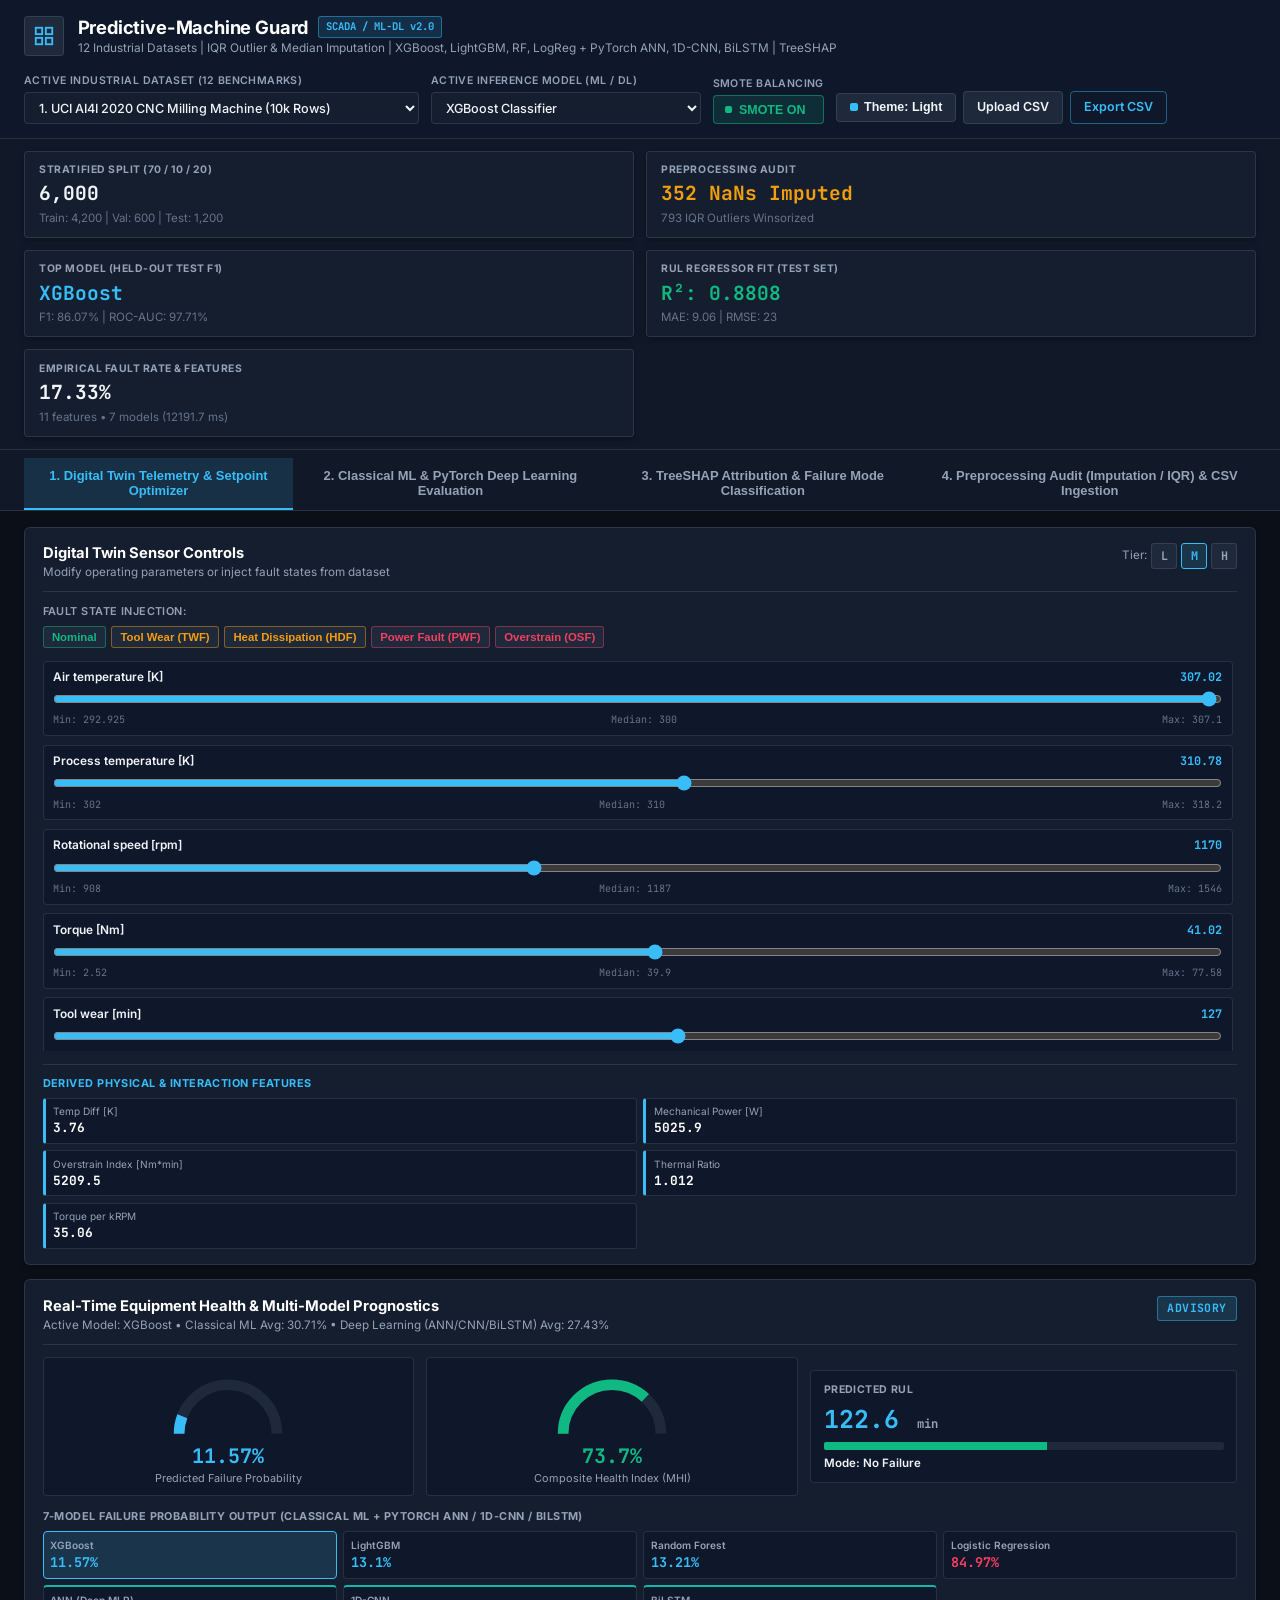
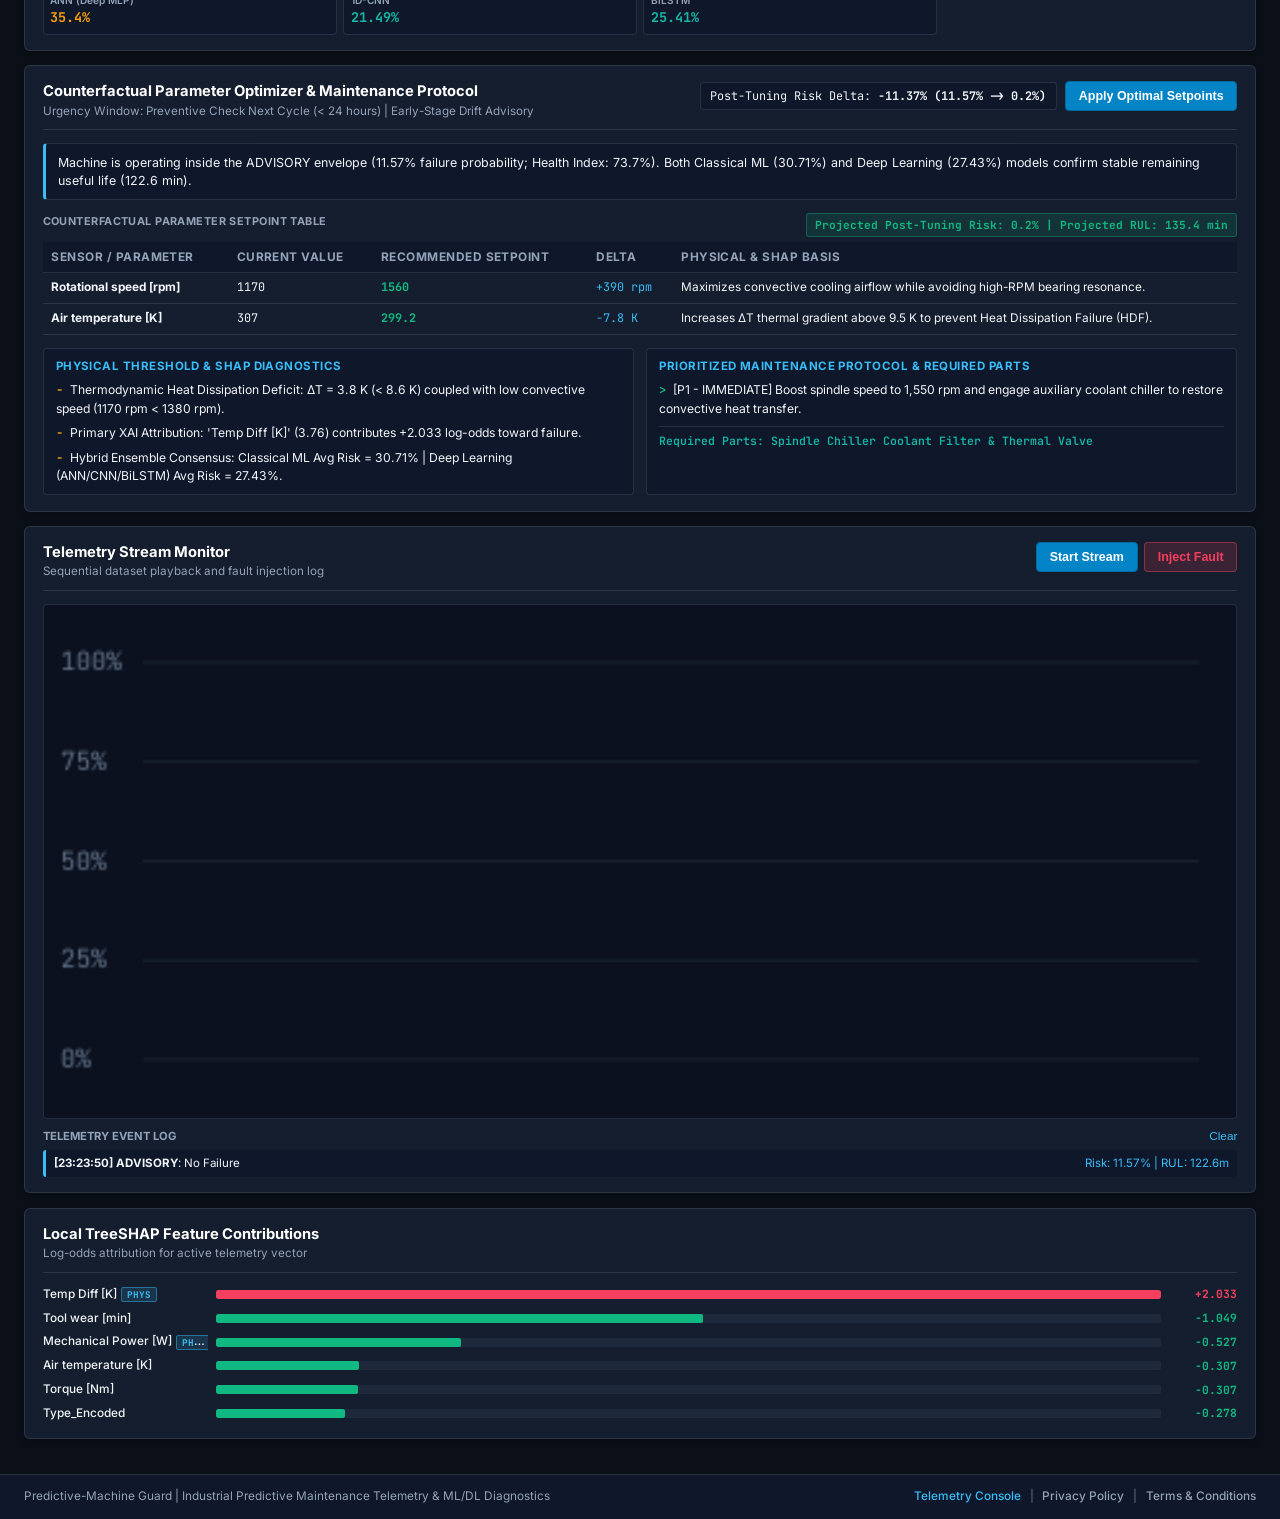
==== index.html @ ea8e19e1 "Release v2.0: 12 Industrial Datasets, 7-Model ML/DL Suite, SCADA UI, Favicon, Privacy & Terms" ====
<!DOCTYPE html>
<html lang="en">
<head>
  <meta charset="UTF-8" />
  <meta name="viewport" content="width=device-width, initial-scale=1.0" />
  <title>Predictive-Machine Guard | Industrial Predictive Maintenance Telemetry &amp; ML/DL Diagnostics</title>
  <link rel="icon" type="image/svg+xml" href="favicon.svg" />
  <link rel="alternate icon" type="image/x-icon" href="favicon.ico" />
  <link rel="preconnect" href="https://fonts.googleapis.com">
  <link rel="preconnect" href="https://fonts.gstatic.com" crossorigin>
  <link href="https://fonts.googleapis.com/css2?family=Inter:wght@400;500;600;700;800&family=JetBrains+Mono:wght@400;500;600;700&display=swap" rel="stylesheet">
  <link rel="stylesheet" href="styles.css" />
  <link rel="stylesheet" href="/static/styles.css" />
</head>
<body>
  <!-- Top Industrial Command Bar -->
  <header class="topbar">
    <div class="brand-block">
      <div class="brand-logo" aria-hidden="true">
        <svg width="22" height="22" viewBox="0 0 24 24" fill="none" stroke="currentColor" stroke-width="2">
          <rect x="3" y="3" width="7" height="7" />
          <rect x="14" y="3" width="7" height="7" />
          <rect x="14" y="14" width="7" height="7" />
          <rect x="3" y="14" width="7" height="7" />
        </svg>
      </div>
      <div>
        <div class="brand-title-row">
          <h1>Predictive-Machine Guard</h1>
          <span class="version-pill">SCADA / ML-DL v2.0</span>
        </div>
        <p class="brand-subtitle">12 Industrial Datasets | IQR Outlier &amp; Median Imputation | XGBoost, LightGBM, RF, LogReg + PyTorch ANN, 1D-CNN, BiLSTM | TreeSHAP</p>
      </div>
    </div>

    <div class="topbar-controls">
      <div class="control-group">
        <label for="datasetSelect">Active Industrial Dataset (12 Benchmarks)</label>
        <select id="datasetSelect" class="select-input">
          <option value="ai4i2020">1. UCI AI4I 2020 CNC Milling Machine (10k Rows)</option>
          <option value="cmapss">2. NASA CMAPSS Turbofan Jet Engine (Multi-Sensor RUL)</option>
          <option value="custom_plant">3. CNC &amp; Robotic Vibro-Acoustic Plant / Uploaded CSV</option>
          <option value="ims_bearing">4. NASA IMS Bearing Run-to-Failure Vibration</option>
          <option value="secom_semiconductor">5. UCI SECOM Semiconductor Wafer Etch Chamber</option>
          <option value="hydraulic_rig">6. UCI Hydraulic Test Rig Condition Monitoring</option>
          <option value="centrifugal_pump">7. Industrial Centrifugal Pump Cavitation &amp; Seal</option>
          <option value="wind_turbine_gearbox">8. Wind &amp; Steam Turbine Gearbox &amp; Generator</option>
          <option value="steel_rolling_mill">9. Steel Hot-Rolling Mill Work-Roll &amp; Strip</option>
          <option value="robotic_spot_welding">10. Automotive Robotic Spot-Welding &amp; Press Shop</option>
          <option value="lithium_battery_cell">11. EV Lithium-Ion Battery Cell Formation &amp; Aging</option>
          <option value="pharma_bioreactor">12. Pharmaceutical Bioreactor &amp; Freeze-Dryer</option>
        </select>
      </div>

      <div class="control-group">
        <label for="modelSelect">Active Inference Model (ML / DL)</label>
        <select id="modelSelect" class="select-input">
          <optgroup label="Classical Applied ML">
            <option value="XGBoost">XGBoost Classifier</option>
            <option value="LightGBM">LightGBM Classifier</option>
            <option value="Random Forest">Random Forest Classifier</option>
            <option value="Logistic Regression">Logistic Regression</option>
          </optgroup>
          <optgroup label="Deep Learning (PyTorch)">
            <option value="ANN (Deep MLP)">ANN (Deep Multi-Layer Perceptron)</option>
            <option value="1D-CNN">1D-CNN (Convolutional Neural Net)</option>
            <option value="BiLSTM">BiLSTM (Bidirectional LSTM)</option>
          </optgroup>
        </select>
      </div>

      <div class="control-group toggle-group">
        <label>SMOTE Balancing</label>
        <button id="smoteToggleBtn" class="btn-toggle active" title="Toggle SMOTE Minority Oversampling and retrain pipeline">
          <span class="dot"></span>
          <span id="smoteStatusText">SMOTE ON</span>
        </button>
      </div>

      <div class="control-actions">
        <button id="themeToggleBtn" class="btn btn-secondary" title="Switch between Dark Mode and Light Mode">
          <span id="themeIcon" class="theme-indicator"></span>
          <span id="themeLabel">Theme: Light</span>
        </button>
        <label for="csvUploadInput" class="btn btn-secondary" title="Upload your own custom manufacturing CSV dataset">
          Upload CSV
        </label>
        <input type="file" id="csvUploadInput" accept=".csv" hidden />
        <a id="exportCsvBtn" href="/api/download-dataset" class="btn btn-outline" title="Download active cleaned dataset as CSV">Export CSV</a>
      </div>
    </div>
  </header>

  <!-- Executive KPI Summary Strip -->
  <section class="kpi-strip">
    <div class="kpi-card">
      <span class="kpi-label">STRATIFIED SPLIT (70 / 10 / 20)</span>
      <div class="kpi-value" id="kpiTotalRecords">10,000</div>
      <span class="kpi-meta" id="kpiSplitMeta">Train: 70% | Val: 10% | Test: 20%</span>
    </div>
    <div class="kpi-card">
      <span class="kpi-label">PREPROCESSING AUDIT</span>
      <div class="kpi-value text-amber" id="kpiCleanedSummary">-- Imputed</div>
      <span class="kpi-meta" id="kpiOutlierSummary">-- IQR Outliers Winsorized</span>
    </div>
    <div class="kpi-card">
      <span class="kpi-label">TOP MODEL (HELD-OUT TEST F1)</span>
      <div class="kpi-value text-cyan" id="kpiBestModel">XGBoost</div>
      <span class="kpi-meta" id="kpiBestModelMetrics">F1: --% | ROC-AUC: --%</span>
    </div>
    <div class="kpi-card">
      <span class="kpi-label">RUL REGRESSOR FIT (TEST SET)</span>
      <div class="kpi-value text-emerald" id="kpiRulR2">R²: --</div>
      <span class="kpi-meta" id="kpiRulErrors">MAE: -- min | RMSE: -- min</span>
    </div>
    <div class="kpi-card">
      <span class="kpi-label">EMPIRICAL FAULT RATE &amp; FEATURES</span>
      <div class="kpi-value" id="kpiFailureRate">3.39%</div>
      <span class="kpi-meta" id="kpiTrainTime">-- features (-- ms)</span>
    </div>
  </section>

  <!-- Navigation Tabs -->
  <nav class="workspace-tabs">
    <button class="tab-btn active" data-tab="tab-twin">
      1. Digital Twin Telemetry &amp; Setpoint Optimizer
    </button>
    <button class="tab-btn" data-tab="tab-models">
      2. Classical ML &amp; PyTorch Deep Learning Evaluation
    </button>
    <button class="tab-btn" data-tab="tab-xai">
      3. TreeSHAP Attribution &amp; Failure Mode Classification
    </button>
    <button class="tab-btn" data-tab="tab-data">
      4. Preprocessing Audit (Imputation / IQR) &amp; CSV Ingestion
    </button>
  </nav>

  <!-- Main Content Container -->
  <main class="workspace-container">
    <!-- TAB 1: DIGITAL TWIN TELEMETRY & SETPOINT OPTIMIZER -->
    <section id="tab-twin" class="tab-panel active">
      <div class="twin-grid">
        <!-- Left Column: Interactive Sensor Controls & Scenario Injector -->
        <div class="panel-card sensor-control-panel">
          <div class="panel-header">
            <div>
              <h2>Digital Twin Sensor Controls</h2>
              <p>Modify operating parameters or inject fault states from dataset</p>
            </div>
            <div class="tier-selector">
              <span>Tier:</span>
              <button class="tier-btn" data-type="L">L</button>
              <button class="tier-btn active" data-type="M">M</button>
              <button class="tier-btn" data-type="H">H</button>
            </div>
          </div>

          <!-- Scenario Quick Injectors -->
          <div class="scenario-bar">
            <span class="scenario-label">Fault State Injection:</span>
            <div class="scenario-buttons">
              <button class="chip-btn chip-ok" data-scenario="normal">Nominal</button>
              <button class="chip-btn chip-warn" data-scenario="TWF">Tool Wear (TWF)</button>
              <button class="chip-btn chip-warn" data-scenario="HDF">Heat Dissipation (HDF)</button>
              <button class="chip-btn chip-danger" data-scenario="PWF">Power Fault (PWF)</button>
              <button class="chip-btn chip-danger" data-scenario="OSF">Overstrain (OSF)</button>
            </div>
          </div>

          <!-- Dynamic Sliders Container -->
          <div id="sensorSlidersContainer" class="sliders-scroll"></div>

          <!-- Engineered Physics Features Box -->
          <div class="engineered-box">
            <div class="engineered-title">Derived Physical &amp; Interaction Features</div>
            <div id="engineeredFeaturesGrid" class="engineered-grid"></div>
          </div>
        </div>

        <!-- Middle Column: Real-Time Prediction Gauges, 7-Model Consensus & Setpoint Optimizer -->
        <div class="twin-center-col">
          <div class="panel-card gauges-panel">
            <div class="panel-header">
              <div>
                <h2>Real-Time Equipment Health &amp; Multi-Model Prognostics</h2>
                <p id="activeInferenceSubtitle">Live inference across 4 Classical ML and 3 PyTorch Deep Learning models</p>
              </div>
              <span id="severityBadge" class="status-badge status-success">OPTIMAL</span>
            </div>

            <div class="gauges-row">
              <!-- Failure Probability Gauge -->
              <div class="gauge-item">
                <svg viewBox="0 0 140 90" class="radial-gauge">
                  <path d="M 15 75 A 55 55 0 0 1 125 75" class="gauge-bg" />
                  <path id="failureGaugeArc" d="M 15 75 A 55 55 0 0 1 125 75" class="gauge-fill" stroke-dasharray="173" stroke-dashoffset="173" />
                </svg>
                <div class="gauge-readout">
                  <span id="failureProbValue" class="gauge-number">1.2%</span>
                  <span class="gauge-caption">Predicted Failure Probability</span>
                </div>
              </div>

              <!-- Machine Health Index Gauge -->
              <div class="gauge-item">
                <svg viewBox="0 0 140 90" class="radial-gauge">
                  <path d="M 15 75 A 55 55 0 0 1 125 75" class="gauge-bg" />
                  <path id="healthGaugeArc" d="M 15 75 A 55 55 0 0 1 125 75" class="gauge-fill gauge-emerald" stroke-dasharray="173" stroke-dashoffset="20" />
                </svg>
                <div class="gauge-readout">
                  <span id="healthIndexValue" class="gauge-number text-emerald">94.5%</span>
                  <span class="gauge-caption">Composite Health Index (MHI)</span>
                </div>
              </div>

              <!-- Remaining Useful Life (RUL) Card -->
              <div class="rul-box">
                <span class="rul-title">PREDICTED RUL</span>
                <div class="rul-main-value">
                  <span id="rulValue">178.4</span>
                  <small id="rulUnit">min</small>
                </div>
                <div class="rul-progress-track">
                  <div id="rulProgressBar" class="rul-progress-fill" style="width: 80%;"></div>
                </div>
                <span id="dominantModeLabel" class="rul-sub">Class: No Failure</span>
              </div>
            </div>

            <!-- 7-Model Consensus Bar (4 Classical ML + 3 Deep Learning) -->
            <div class="consensus-section">
              <div class="section-mini-title">7-Model Failure Probability Output (Classical ML + PyTorch ANN / 1D-CNN / BiLSTM)</div>
              <div id="modelConsensusGrid" class="consensus-grid-7"></div>
            </div>
          </div>

          <!-- Counterfactual Parameter Optimizer & Maintenance Prescription Card -->
          <div class="panel-card prescription-panel">
            <div class="panel-header">
              <div>
                <h2>Counterfactual Parameter Optimizer &amp; Maintenance Protocol</h2>
                <p id="prescriptionUrgency">Operating Status: Nominal Continuous Operation</p>
              </div>
              <div class="copilot-header-actions">
                <div class="savings-pill">
                  <span>Post-Tuning Risk Delta:</span>
                  <strong id="avoidedCostValue">0.0%</strong>
                </div>
                <button id="applyAiOptimalBtn" class="btn btn-primary" title="Set Digital Twin sliders to counterfactual optimal values">
                  Apply Optimal Setpoints
                </button>
              </div>
            </div>

            <!-- Technical Diagnostic Summary Banner -->
            <div id="aiExecutiveSummaryBox" class="ai-summary-banner"></div>

            <!-- Counterfactual Parameter Tuning Table -->
            <div class="tuning-section">
              <div class="tuning-header-row">
                <span class="section-mini-title">Counterfactual Parameter Setpoint Table</span>
                <span id="projectedOptimizationBadge" class="projected-pill">Projected Post-Tuning Risk: --% | RUL: -- min</span>
              </div>
              <div class="table-responsive">
                <table class="benchmark-table compact-table">
                  <thead>
                    <tr>
                      <th>Sensor / Parameter</th>
                      <th>Current Value</th>
                      <th>Recommended Setpoint</th>
                      <th>Delta</th>
                      <th>Physical &amp; SHAP Basis</th>
                    </tr>
                  </thead>
                  <tbody id="aiParameterTuningBody"></tbody>
                </table>
              </div>
            </div>

            <div class="prescription-columns">
              <div class="prescription-block">
                <h3>Physical Threshold &amp; SHAP Diagnostics</h3>
                <ul id="physicsDiagnosticsList" class="diagnostic-list"></ul>
              </div>
              <div class="prescription-block">
                <h3>Prioritized Maintenance Protocol &amp; Required Parts</h3>
                <ul id="recommendedActionsList" class="action-list"></ul>
                <div id="sparePartsLine" class="spare-parts-tag"></div>
              </div>
            </div>
          </div>
        </div>

        <!-- Right Column: Live Telemetry Stream Simulator & Local SHAP Quick View -->
        <div class="twin-right-col">
          <div class="panel-card stream-panel">
            <div class="panel-header">
              <div>
                <h2>Telemetry Stream Monitor</h2>
                <p>Sequential dataset playback and fault injection log</p>
              </div>
              <div class="stream-btn-group">
                <button id="streamToggleBtn" class="btn btn-primary">Start Stream</button>
                <button id="streamSpikeBtn" class="btn btn-danger-outline" title="Sample a fault record from active dataset">Inject Fault</button>
              </div>
            </div>

            <div class="canvas-wrapper">
              <canvas id="liveStreamCanvas" width="460" height="195"></canvas>
            </div>

            <div class="alert-feed-header">
              <span>Telemetry Event Log</span>
              <button id="clearAlertsBtn" class="btn-link">Clear</button>
            </div>
            <div id="liveAlertFeed" class="alert-feed"></div>
          </div>

          <div class="panel-card mini-shap-panel">
            <div class="panel-header">
              <div>
                <h2>Local TreeSHAP Feature Contributions</h2>
                <p>Log-odds attribution for active telemetry vector</p>
              </div>
            </div>
            <div id="liveLocalShapBars" class="shap-bars-container"></div>
          </div>
        </div>
      </div>
    </section>

    <!-- TAB 2: CLASSICAL ML & DEEP LEARNING (ANN / 1D-CNN / BiLSTM) LAB -->
    <section id="tab-models" class="tab-panel">
      <div class="models-grid">
        <div class="panel-card full-width">
          <div class="panel-header">
            <div>
              <h2>7-Model Evaluation Benchmark (4 Classical ML + 3 PyTorch Deep Learning Architectures)</h2>
              <p>Evaluated on Stratified Train (70%), Validation (10%), and Held-Out Test (20%) Splits</p>
            </div>
          </div>
          <div class="table-responsive">
            <table class="benchmark-table">
              <thead>
                <tr>
                  <th>Model Architecture</th>
                  <th>Family</th>
                  <th>F1-Score (Test)</th>
                  <th>ROC-AUC</th>
                  <th>PR-AUC</th>
                  <th>Recall</th>
                  <th>Precision</th>
                  <th>Train Acc</th>
                  <th>Test Acc</th>
                  <th>MCC</th>
                  <th>Brier Loss</th>
                  <th>Fit Time</th>
                </tr>
              </thead>
              <tbody id="modelBenchmarkTableBody"></tbody>
            </table>
          </div>
        </div>

        <!-- ROC Curve & PR Curve Canvases -->
        <div class="panel-card">
          <div class="panel-header">
            <div>
              <h2>Receiver Operating Characteristic (ROC Curves: All 7 Models)</h2>
              <p>True Positive Rate vs. False Positive Rate on held-out test split (20%)</p>
            </div>
          </div>
          <div class="canvas-wrapper chart-box">
            <canvas id="rocChartCanvas" width="520" height="310"></canvas>
          </div>
        </div>

        <div class="panel-card">
          <div class="panel-header">
            <div>
              <h2>PyTorch Deep Learning Epoch Convergence (ANN, 1D-CNN, BiLSTM)</h2>
              <p>Training (solid) and Validation (dashed) Binary Cross-Entropy Loss across 16 epochs</p>
            </div>
          </div>
          <div class="canvas-wrapper chart-box">
            <canvas id="dlLossChartCanvas" width="520" height="310"></canvas>
          </div>
        </div>

        <!-- Confusion Matrices & SMOTE Impact Analysis -->
        <div class="panel-card">
          <div class="panel-header">
            <div>
              <h2>Held-Out Test Confusion Matrices (All 7 Models)</h2>
              <p>True Negatives (TN), False Positives (FP), False Negatives (FN), True Positives (TP)</p>
            </div>
          </div>
          <div id="confusionMatricesGrid" class="cm-grid"></div>
        </div>

        <div class="panel-card">
          <div class="panel-header">
            <div>
              <h2>SMOTE Class-Imbalance Ablation &amp; RUL Regressor Metrics</h2>
              <p>Comparison of Random Forest test metrics with and without SMOTE oversampling</p>
            </div>
          </div>
          <div id="smoteAblationContainer" class="smote-ablation-box"></div>
        </div>
      </div>
    </section>

    <!-- TAB 3: EXPLAINABLE AI (SHAP) & FAILURE MODES -->
    <section id="tab-xai" class="tab-panel">
      <div class="xai-grid">
        <div class="panel-card">
          <div class="panel-header">
            <div>
              <h2>Global TreeSHAP Feature Importance Ranking</h2>
              <p>Mean |SHAP| attribution across held-out test set (derived features marked [PHYS])</p>
            </div>
          </div>
          <div id="globalShapContainer" class="shap-bars-container large"></div>
        </div>

        <div class="panel-card">
          <div class="panel-header">
            <div>
              <h2>Local Instance TreeSHAP Attribution</h2>
              <p>Per-feature log-odds contribution for the current Digital Twin telemetry vector</p>
            </div>
          </div>
          <div id="detailedLocalShapContainer" class="shap-bars-container large"></div>
        </div>

        <div class="panel-card">
          <div class="panel-header">
            <div>
              <h2>Multi-Class Failure Mode Classification Probabilities</h2>
              <p>Predicted probability distribution across dataset failure modes</p>
            </div>
          </div>
          <div id="failureModeProbsContainer" class="shap-bars-container"></div>
        </div>

        <div class="panel-card">
          <div class="panel-header">
            <div>
              <h2>Empirical Failure Mode Distribution in Active Dataset</h2>
              <p>Record counts and percentages per failure mode in cleaned dataset</p>
            </div>
          </div>
          <div id="datasetFailureModesBreakdown" class="shap-bars-container"></div>
        </div>
      </div>
    </section>

    <!-- TAB 4: DATA PREPROCESSING AUDIT (MISSING / OUTLIERS) & CUSTOM CSV STUDIO -->
    <section id="tab-data" class="tab-panel">
      <div class="data-grid">
        <!-- Data Preprocessing & Outlier/Missing Audit Table -->
        <div class="panel-card full-width">
          <div class="panel-header">
            <div>
              <h2>Automated Data Preprocessing Audit: Missing Value Imputation &amp; Outlier Capping</h2>
              <p id="preprocessingMethodSubtitle">Type-Stratified Median Imputation + Tukey 1.5xIQR / Z-Score Outlier Audit &amp; Winsorization</p>
            </div>
          </div>
          <div class="table-responsive">
            <table class="benchmark-table">
              <thead>
                <tr>
                  <th>Sensor / Feature Column</th>
                  <th>Missing (Before to After)</th>
                  <th>Imputation Strategy</th>
                  <th>IQR Outliers (1.5xIQR)</th>
                  <th>Extreme Spikes (|Z| &gt; 3)</th>
                  <th>Outlier Treatment Applied</th>
                  <th>Mean +/- Std (Before)</th>
                  <th>Mean +/- Std (After)</th>
                </tr>
              </thead>
              <tbody id="preprocessingAuditTableBody"></tbody>
            </table>
          </div>
        </div>

        <div class="panel-card full-width">
          <div class="panel-header">
            <div>
              <h2>Custom Manufacturing CSV Ingestion &amp; Auto-Schema Mapper</h2>
              <p>Upload any CSV dataset to run automated missing/outlier cleaning and retrain all 7 ML/DL models</p>
            </div>
          </div>
          <div class="upload-dropzone" id="dropzoneArea">
            <div class="upload-icon" aria-hidden="true">
              <svg width="28" height="28" viewBox="0 0 24 24" fill="none" stroke="currentColor" stroke-width="1.8">
                <path d="M21 15v4a2 2 0 0 1-2 2H5a2 2 0 0 1-2-2v-4"/>
                <polyline points="17 8 12 3 7 8"/>
                <line x1="12" y1="3" x2="12" y2="15"/>
              </svg>
            </div>
            <h3>Drop a manufacturing telemetry CSV file here or select from disk</h3>
            <p>Compatible with UCI AI4I 2020, NASA CMAPSS, or custom PLC/SCADA sensor tables (minimum 30 rows).</p>
            <button id="browseCsvBtn" class="btn btn-primary">Select CSV File</button>
            <div id="uploadStatusBanner" class="upload-status hidden"></div>
          </div>
        </div>

        <div class="panel-card full-width">
          <div class="panel-header">
            <div>
              <h2>Dataset Record Inspector (Sampled Healthy &amp; Failure Rows)</h2>
              <p>Click <strong>"Load into Twin"</strong> on any record to load its sensor values into the Digital Twin</p>
            </div>
            <button id="refreshSamplesBtn" class="btn btn-secondary">Sample New Records</button>
          </div>
          <div class="table-responsive">
            <table class="benchmark-table" id="sampleRowsTable">
              <thead id="sampleRowsThead"></thead>
              <tbody id="sampleRowsTbody"></tbody>
            </table>
          </div>
        </div>
      </div>
    </section>
  </main>

  <footer class="app-footer">
    <div class="footer-left">
      <span>Predictive-Machine Guard | Industrial Predictive Maintenance Telemetry &amp; ML/DL Diagnostics</span>
    </div>
    <div class="footer-links">
      <a href="index.html" class="active-footer-link">Telemetry Console</a>
      <span class="footer-sep">|</span>
      <a href="privacy.html">Privacy Policy</a>
      <span class="footer-sep">|</span>
      <a href="terms.html">Terms &amp; Conditions</a>
    </div>
  </footer>

  <!-- Loading Overlay for Dataset Retraining -->
  <div id="loadingOverlay" class="loading-overlay hidden">
    <div class="spinner"></div>
    <h3 id="loadingTitle">Running ML &amp; Deep Learning Pipeline...</h3>
    <p id="loadingSubtitle">Imputing Missing Values | Winsorizing Outliers | Fitting XGBoost, LightGBM, RF, LogReg, PyTorch ANN, 1D-CNN, BiLSTM &amp; TreeSHAP</p>
  </div>

  <script src="precomputed_states.js"></script>
  <script src="standalone_engine.js"></script>
  <script src="app.js"></script>
</body>
</html>
---- styles.css ----
:root {
  --bg-base: #0b0f17;
  --bg-surface: #111827;
  --bg-card: #151e2e;
  --bg-elevated: #1e293b;
  --bg-subcard: #0f172a;
  --bg-canvas: #0b111e;
  --bg-track: #1e293b;
  --topbar-bg: #0f172a;
  --kpi-strip-bg: #111827;
  --shadow-card: 0 2px 6px rgba(0, 0, 0, 0.28);
  --border-subtle: rgba(148, 163, 184, 0.18);
  --border-highlight: rgba(56, 189, 248, 0.45);
  --text-primary: #f1f5f9;
  --text-heading: #ffffff;
  --text-secondary: #94a3b8;
  --text-muted: #64748b;
  --cyan: #38bdf8;
  --cyan-glow: rgba(56, 189, 248, 0.14);
  --teal: #14b8a6;
  --teal-glow: rgba(20, 184, 166, 0.14);
  --emerald: #10b981;
  --emerald-glow: rgba(16, 185, 129, 0.14);
  --amber: #f59e0b;
  --amber-glow: rgba(245, 158, 11, 0.14);
  --rose: #f43f5e;
  --rose-glow: rgba(244, 63, 94, 0.16);
  --font-sans: 'Inter', -apple-system, BlinkMacSystemFont, sans-serif;
  --font-mono: 'JetBrains Mono', monospace;
}

body[data-theme="light"] {
  --bg-base: #f1f5f9;
  --bg-surface: #ffffff;
  --bg-card: #ffffff;
  --bg-elevated: #f8fafc;
  --bg-subcard: #f8fafc;
  --bg-canvas: #f8fafc;
  --bg-track: #e2e8f0;
  --topbar-bg: #ffffff;
  --kpi-strip-bg: #e2e8f0;
  --shadow-card: 0 1px 4px rgba(15, 23, 42, 0.08);
  --border-subtle: rgba(15, 23, 42, 0.14);
  --border-highlight: rgba(2, 132, 199, 0.45);
  --text-primary: #0f172a;
  --text-heading: #0f172a;
  --text-secondary: #475569;
  --text-muted: #64748b;
  --cyan: #0284c7;
  --cyan-glow: rgba(2, 132, 199, 0.1);
  --teal: #0d9488;
  --teal-glow: rgba(13, 148, 136, 0.1);
  --emerald: #059669;
  --emerald-glow: rgba(5, 150, 105, 0.1);
  --amber: #d97706;
  --amber-glow: rgba(217, 119, 6, 0.1);
  --rose: #e11d48;
  --rose-glow: rgba(225, 29, 72, 0.1);
}

* {
  box-sizing: border-box;
  margin: 0;
  padding: 0;
}

body {
  background-color: var(--bg-base);
  color: var(--text-primary);
  font-family: var(--font-sans);
  line-height: 1.45;
  min-height: 100vh;
  overflow-x: hidden;
}

.topbar {
  display: flex;
  flex-wrap: wrap;
  justify-content: space-between;
  align-items: center;
  gap: 1rem;
  padding: 0.85rem 1.5rem;
  background: var(--topbar-bg);
  border-bottom: 1px solid var(--border-subtle);
  position: sticky;
  top: 0;
  z-index: 50;
}

.brand-block {
  display: flex;
  align-items: center;
  gap: 0.85rem;
}

.brand-logo {
  width: 40px;
  height: 40px;
  border-radius: 4px;
  background: var(--bg-elevated);
  border: 1px solid var(--border-subtle);
  display: flex;
  align-items: center;
  justify-content: center;
  color: var(--cyan);
}

.brand-title-row {
  display: flex;
  align-items: center;
  gap: 0.6rem;
}

.brand-title-row h1 {
  font-size: 1.15rem;
  font-weight: 700;
  letter-spacing: -0.01em;
  color: var(--text-heading);
}

.version-pill {
  font-family: var(--font-mono);
  font-size: 0.66rem;
  font-weight: 700;
  padding: 0.12rem 0.45rem;
  border-radius: 3px;
  background: var(--cyan-glow);
  color: var(--cyan);
  border: 1px solid var(--border-highlight);
}

.brand-subtitle {
  font-size: 0.74rem;
  color: var(--text-secondary);
}

.topbar-controls {
  display: flex;
  flex-wrap: wrap;
  align-items: flex-end;
  gap: 0.75rem;
}

.control-group {
  display: flex;
  flex-direction: column;
  gap: 0.22rem;
}

.control-group label {
  font-size: 0.66rem;
  text-transform: uppercase;
  letter-spacing: 0.04em;
  color: var(--text-secondary);
  font-weight: 600;
}

.select-input {
  background: var(--bg-card);
  color: var(--text-primary);
  border: 1px solid var(--border-subtle);
  border-radius: 4px;
  padding: 0.4rem 0.65rem;
  font-size: 0.79rem;
  font-family: var(--font-sans);
  font-weight: 500;
  outline: none;
  cursor: pointer;
}

.select-input:focus {
  border-color: var(--cyan);
}

.btn-toggle {
  display: flex;
  align-items: center;
  gap: 0.45rem;
  background: var(--bg-card);
  color: var(--text-secondary);
  border: 1px solid var(--border-subtle);
  padding: 0.4rem 0.7rem;
  border-radius: 4px;
  font-size: 0.78rem;
  font-weight: 600;
  cursor: pointer;
}

.btn-toggle .dot {
  width: 7px;
  height: 7px;
  border-radius: 2px;
  background: var(--text-muted);
}

.btn-toggle.active {
  border-color: rgba(16, 185, 129, 0.5);
  color: var(--emerald);
  background: var(--emerald-glow);
}

.btn-toggle.active .dot {
  background: var(--emerald);
}

.theme-indicator {
  width: 8px;
  height: 8px;
  border-radius: 2px;
  background: var(--cyan);
  display: inline-block;
}

.control-actions {
  display: flex;
  align-items: center;
  gap: 0.45rem;
}

.btn {
  display: inline-flex;
  align-items: center;
  justify-content: center;
  gap: 0.4rem;
  padding: 0.42rem 0.8rem;
  border-radius: 4px;
  font-size: 0.78rem;
  font-weight: 600;
  cursor: pointer;
  text-decoration: none;
  border: 1px solid transparent;
}

.btn-primary {
  background: #0284c7;
  color: #ffffff;
  border-color: #0369a1;
}

.btn-primary:hover {
  background: #0369a1;
}

.btn-secondary {
  background: var(--bg-elevated);
  color: var(--text-primary);
  border-color: var(--border-subtle);
}

.btn-secondary:hover {
  border-color: var(--cyan);
}

.btn-outline {
  background: transparent;
  color: var(--cyan);
  border-color: var(--border-highlight);
}

.btn-danger-outline {
  background: var(--rose-glow);
  color: var(--rose);
  border-color: rgba(244, 63, 94, 0.45);
}

.btn-link {
  background: none;
  border: none;
  color: var(--cyan);
  font-size: 0.74rem;
  cursor: pointer;
}

/* KPI Strip */
.kpi-strip {
  display: grid;
  grid-template-columns: repeat(5, 1fr);
  gap: 0.75rem;
  padding: 0.75rem 1.5rem;
  background: var(--kpi-strip-bg);
  border-bottom: 1px solid var(--border-subtle);
}

.kpi-card {
  background: var(--bg-card);
  border: 1px solid var(--border-subtle);
  border-radius: 4px;
  padding: 0.65rem 0.9rem;
  display: flex;
  flex-direction: column;
  gap: 0.14rem;
  box-shadow: var(--shadow-card);
}

.kpi-label {
  font-size: 0.65rem;
  font-weight: 700;
  letter-spacing: 0.05em;
  color: var(--text-secondary);
}

.kpi-value {
  font-family: var(--font-mono);
  font-size: 1.22rem;
  font-weight: 700;
}

.kpi-meta {
  font-size: 0.72rem;
  color: var(--text-muted);
}

.text-cyan { color: var(--cyan); }
.text-teal { color: var(--teal); }
.text-emerald { color: var(--emerald); }
.text-amber { color: var(--amber); }
.text-rose { color: var(--rose); }

/* Workspace Tabs */
.workspace-tabs {
  display: flex;
  gap: 0.35rem;
  padding: 0.55rem 1.5rem 0;
  border-bottom: 1px solid var(--border-subtle);
  background: var(--bg-surface);
}

.tab-btn {
  background: transparent;
  color: var(--text-secondary);
  border: none;
  border-bottom: 2px solid transparent;
  padding: 0.6rem 1rem;
  font-size: 0.81rem;
  font-weight: 600;
  cursor: pointer;
}

.tab-btn:hover {
  color: var(--text-primary);
}

.tab-btn.active {
  color: var(--cyan);
  border-bottom-color: var(--cyan);
  background: var(--cyan-glow);
}

.workspace-container {
  padding: 1rem 1.5rem 2.2rem;
}

.tab-panel {
  display: none;
}

.tab-panel.active {
  display: block;
}

.twin-grid {
  display: grid;
  grid-template-columns: 335px 1fr 410px;
  gap: 0.9rem;
  align-items: start;
}

.twin-center-col,
.twin-right-col {
  display: flex;
  flex-direction: column;
  gap: 0.9rem;
}

.panel-card {
  background: var(--bg-card);
  border: 1px solid var(--border-subtle);
  border-radius: 6px;
  padding: 0.95rem 1.1rem;
  box-shadow: var(--shadow-card);
}

.panel-header {
  display: flex;
  justify-content: space-between;
  align-items: flex-start;
  gap: 0.75rem;
  margin-bottom: 0.8rem;
  padding-bottom: 0.6rem;
  border-bottom: 1px solid var(--border-subtle);
}

.panel-header h2 {
  font-size: 0.92rem;
  font-weight: 700;
  color: var(--text-heading);
}

.panel-header p {
  font-size: 0.73rem;
  color: var(--text-secondary);
}

.tier-selector {
  display: flex;
  align-items: center;
  gap: 0.25rem;
  font-size: 0.73rem;
  color: var(--text-secondary);
}

.tier-btn {
  background: var(--bg-elevated);
  color: var(--text-secondary);
  border: 1px solid var(--border-subtle);
  border-radius: 3px;
  width: 26px;
  height: 26px;
  font-family: var(--font-mono);
  font-size: 0.74rem;
  font-weight: 700;
  cursor: pointer;
}

.tier-btn.active {
  background: var(--cyan-glow);
  color: var(--cyan);
  border-color: var(--cyan);
}

.scenario-bar {
  margin-bottom: 0.8rem;
}

.scenario-label {
  display: block;
  font-size: 0.68rem;
  text-transform: uppercase;
  letter-spacing: 0.04em;
  color: var(--text-secondary);
  margin-bottom: 0.35rem;
  font-weight: 600;
}

.scenario-buttons {
  display: flex;
  flex-wrap: wrap;
  gap: 0.32rem;
}

.chip-btn {
  font-size: 0.71rem;
  font-weight: 600;
  padding: 0.26rem 0.52rem;
  border-radius: 3px;
  border: 1px solid var(--border-subtle);
  background: var(--bg-elevated);
  color: var(--text-primary);
  cursor: pointer;
}

.chip-ok { border-color: rgba(16, 185, 129, 0.45); color: var(--emerald); }
.chip-warn { border-color: rgba(245, 158, 11, 0.45); color: var(--amber); }
.chip-danger { border-color: rgba(244, 63, 94, 0.45); color: var(--rose); }

.sliders-scroll {
  max-height: 390px;
  overflow-y: auto;
  padding-right: 0.3rem;
  display: flex;
  flex-direction: column;
  gap: 0.55rem;
}

.slider-item {
  background: var(--bg-subcard);
  border: 1px solid var(--border-subtle);
  border-radius: 4px;
  padding: 0.45rem 0.6rem;
}

.slider-top {
  display: flex;
  justify-content: space-between;
  align-items: center;
  font-size: 0.74rem;
  margin-bottom: 0.25rem;
}

.slider-name {
  font-weight: 600;
  color: var(--text-primary);
}

.slider-val {
  font-family: var(--font-mono);
  font-weight: 700;
  color: var(--cyan);
}

.slider-range-input {
  width: 100%;
  accent-color: var(--cyan);
  cursor: pointer;
}

.slider-bounds {
  display: flex;
  justify-content: space-between;
  font-size: 0.63rem;
  color: var(--text-muted);
  font-family: var(--font-mono);
}

.engineered-box {
  margin-top: 0.8rem;
  padding-top: 0.7rem;
  border-top: 1px solid var(--border-subtle);
}

.engineered-title {
  font-size: 0.68rem;
  font-weight: 700;
  text-transform: uppercase;
  letter-spacing: 0.04em;
  color: var(--cyan);
  margin-bottom: 0.4rem;
}

.engineered-grid {
  display: grid;
  grid-template-columns: repeat(2, 1fr);
  gap: 0.4rem;
}

.eng-chip {
  background: var(--bg-subcard);
  border: 1px solid var(--border-subtle);
  border-left: 3px solid var(--cyan);
  border-radius: 3px;
  padding: 0.34rem 0.48rem;
  display: flex;
  flex-direction: column;
}

.eng-chip-label {
  font-size: 0.63rem;
  color: var(--text-secondary);
}

.eng-chip-val {
  font-family: var(--font-mono);
  font-size: 0.8rem;
  font-weight: 700;
  color: var(--text-heading);
}

.status-badge {
  font-family: var(--font-mono);
  font-size: 0.72rem;
  font-weight: 700;
  padding: 0.22rem 0.6rem;
  border-radius: 3px;
  letter-spacing: 0.04em;
}

.status-success { background: var(--emerald-glow); color: var(--emerald); border: 1px solid rgba(16, 185, 129, 0.45); }
.status-info { background: var(--cyan-glow); color: var(--cyan); border: 1px solid rgba(56, 189, 248, 0.45); }
.status-warning { background: var(--amber-glow); color: var(--amber); border: 1px solid rgba(245, 158, 11, 0.5); }
.status-danger { background: var(--rose-glow); color: var(--rose); border: 1px solid rgba(244, 63, 94, 0.6); }

.gauges-row {
  display: grid;
  grid-template-columns: 1fr 1fr 1.15fr;
  gap: 0.75rem;
  align-items: center;
  margin-bottom: 0.8rem;
}

.gauge-item {
  background: var(--bg-subcard);
  border: 1px solid var(--border-subtle);
  border-radius: 4px;
  padding: 0.55rem;
  text-align: center;
}

.radial-gauge {
  width: 132px;
  height: 80px;
  margin: 0 auto;
  display: block;
}

.gauge-bg { fill: none; stroke: var(--bg-track); stroke-width: 12; stroke-linecap: butt; }
.gauge-fill { fill: none; stroke: var(--cyan); stroke-width: 12; stroke-linecap: butt; }
.gauge-emerald { stroke: var(--emerald); }

.gauge-readout { margin-top: -0.35rem; display: flex; flex-direction: column; }
.gauge-number { font-family: var(--font-mono); font-size: 1.25rem; font-weight: 700; }
.gauge-caption { font-size: 0.68rem; color: var(--text-secondary); }

.rul-box {
  background: var(--bg-subcard);
  border: 1px solid var(--border-subtle);
  border-radius: 4px;
  padding: 0.65rem 0.8rem;
  display: flex;
  flex-direction: column;
  gap: 0.3rem;
}

.rul-title { font-size: 0.66rem; font-weight: 700; color: var(--text-secondary); letter-spacing: 0.04em; }
.rul-main-value { font-family: var(--font-mono); font-size: 1.55rem; font-weight: 700; color: var(--cyan); }
.rul-main-value small { font-size: 0.76rem; color: var(--text-secondary); margin-left: 0.2rem; }
.rul-progress-track { width: 100%; height: 8px; background: var(--bg-track); border-radius: 2px; overflow: hidden; }
.rul-progress-fill { height: 100%; background: var(--emerald); }
.rul-sub { font-size: 0.72rem; font-weight: 600; color: var(--text-primary); }

/* 7-Model Consensus Grid */
.section-mini-title {
  font-size: 0.68rem;
  font-weight: 700;
  text-transform: uppercase;
  letter-spacing: 0.04em;
  color: var(--text-secondary);
  margin-bottom: 0.4rem;
}

.consensus-grid-7 {
  display: grid;
  grid-template-columns: repeat(7, 1fr);
  gap: 0.38rem;
}

.consensus-card {
  background: var(--bg-subcard);
  border: 1px solid var(--border-subtle);
  border-radius: 4px;
  padding: 0.38rem 0.42rem;
  cursor: pointer;
}

.consensus-card:hover {
  border-color: var(--border-highlight);
}

.consensus-card.selected {
  border-color: var(--cyan);
  background: var(--cyan-glow);
}

.consensus-card.dl-card {
  border-top: 2px solid var(--teal);
}

.consensus-name {
  font-size: 0.63rem;
  color: var(--text-secondary);
  font-weight: 600;
  white-space: nowrap;
  overflow: hidden;
  text-overflow: ellipsis;
}

.consensus-val {
  font-family: var(--font-mono);
  font-size: 0.84rem;
  font-weight: 700;
}

/* Counterfactual Parameter Optimizer Section */
.copilot-header-actions {
  display: flex;
  align-items: center;
  gap: 0.5rem;
  flex-wrap: wrap;
}

.savings-pill {
  background: var(--bg-subcard);
  border: 1px solid var(--border-subtle);
  color: var(--text-primary);
  padding: 0.3rem 0.6rem;
  border-radius: 4px;
  font-size: 0.74rem;
  font-family: var(--font-mono);
}

.ai-summary-banner {
  background: var(--bg-subcard);
  border: 1px solid var(--border-subtle);
  border-left: 3px solid var(--cyan);
  border-radius: 4px;
  padding: 0.6rem 0.8rem;
  font-size: 0.78rem;
  color: var(--text-primary);
  margin-bottom: 0.8rem;
}

.tuning-section {
  margin-bottom: 0.8rem;
}

.tuning-header-row {
  display: flex;
  justify-content: space-between;
  align-items: center;
  margin-bottom: 0.35rem;
}

.projected-pill {
  font-family: var(--font-mono);
  font-size: 0.7rem;
  font-weight: 700;
  padding: 0.16rem 0.5rem;
  border-radius: 3px;
  background: var(--emerald-glow);
  color: var(--emerald);
  border: 1px solid rgba(16, 185, 129, 0.35);
}

.compact-table th,
.compact-table td {
  padding: 0.4rem 0.55rem !important;
  font-size: 0.74rem !important;
}

.prescription-columns {
  display: grid;
  grid-template-columns: 1fr 1fr;
  gap: 0.8rem;
}

.prescription-block {
  background: var(--bg-subcard);
  border: 1px solid var(--border-subtle);
  border-radius: 4px;
  padding: 0.6rem 0.75rem;
}

.prescription-block h3 {
  font-size: 0.72rem;
  text-transform: uppercase;
  letter-spacing: 0.04em;
  color: var(--cyan);
  margin-bottom: 0.4rem;
}

.diagnostic-list,
.action-list {
  list-style: none;
  display: flex;
  flex-direction: column;
  gap: 0.38rem;
  font-size: 0.76rem;
  color: var(--text-primary);
}

.diagnostic-list li::before { content: "- "; color: var(--amber); font-family: var(--font-mono); font-weight: 700; }
.action-list li::before { content: "> "; color: var(--emerald); font-family: var(--font-mono); font-weight: 700; }

.spare-parts-tag {
  margin-top: 0.5rem;
  padding-top: 0.42rem;
  border-top: 1px solid var(--border-subtle);
  font-size: 0.72rem;
  color: var(--teal);
  font-weight: 600;
  font-family: var(--font-mono);
}

/* Stream Simulator */
.stream-btn-group { display: flex; gap: 0.4rem; }
.canvas-wrapper {
  background: var(--bg-canvas);
  border: 1px solid var(--border-subtle);
  border-radius: 4px;
  padding: 0.4rem;
  display: flex;
  justify-content: center;
}
.canvas-wrapper canvas { width: 100%; height: auto; }

.alert-feed-header {
  display: flex;
  justify-content: space-between;
  align-items: center;
  margin-top: 0.6rem;
  margin-bottom: 0.32rem;
  font-size: 0.7rem;
  font-weight: 700;
  text-transform: uppercase;
  color: var(--text-secondary);
}

.alert-feed {
  max-height: 145px;
  overflow-y: auto;
  display: flex;
  flex-direction: column;
  gap: 0.32rem;
}

.alert-item {
  font-size: 0.72rem;
  padding: 0.34rem 0.5rem;
  border-radius: 3px;
  background: var(--bg-subcard);
  border-left: 3px solid var(--cyan);
  display: flex;
  justify-content: space-between;
  gap: 0.5rem;
}

.alert-item.alert-CRITICAL { border-left-color: var(--rose); background: var(--rose-glow); }
.alert-item.alert-WARNING { border-left-color: var(--amber); background: var(--amber-glow); }

/* SHAP Bars */
.shap-bars-container { display: flex; flex-direction: column; gap: 0.42rem; }
.shap-row { display: grid; grid-template-columns: 165px 1fr 68px; align-items: center; gap: 0.5rem; font-size: 0.74rem; }
.shap-feature-name { white-space: nowrap; overflow: hidden; text-overflow: ellipsis; color: var(--text-primary); font-weight: 500; }
.shap-bar-track { height: 9px; background: var(--bg-track); border-radius: 2px; overflow: hidden; }
.shap-bar-fill { height: 100%; border-radius: 2px; }
.shap-pos { background: var(--rose); }
.shap-neg { background: var(--emerald); }
.shap-global { background: var(--cyan); }
.shap-val-text { font-family: var(--font-mono); font-size: 0.71rem; text-align: right; font-weight: 700; }

.eng-badge {
  font-size: 0.58rem;
  padding: 0.05rem 0.32rem;
  border-radius: 2px;
  background: var(--cyan-glow);
  color: var(--cyan);
  border: 1px solid var(--border-highlight);
  margin-left: 0.25rem;
  font-weight: 700;
  font-family: var(--font-mono);
}

.dl-badge {
  font-size: 0.58rem;
  padding: 0.05rem 0.32rem;
  border-radius: 2px;
  background: var(--teal-glow);
  color: var(--teal);
  border: 1px solid rgba(20, 184, 166, 0.4);
  margin-left: 0.25rem;
  font-weight: 700;
  font-family: var(--font-mono);
}

.models-grid, .xai-grid, .data-grid {
  display: grid;
  grid-template-columns: 1fr 1fr;
  gap: 0.9rem;
}

.full-width { grid-column: 1 / -1; }
.table-responsive { overflow-x: auto; }
.benchmark-table { width: 100%; border-collapse: collapse; font-size: 0.78rem; }
.benchmark-table th, .benchmark-table td { padding: 0.55rem 0.65rem; text-align: left; border-bottom: 1px solid var(--border-subtle); }
.benchmark-table th { font-size: 0.68rem; text-transform: uppercase; letter-spacing: 0.04em; color: var(--text-secondary); background: var(--bg-subcard); }
.benchmark-table tr:hover td { background: var(--cyan-glow); }

.cm-grid { display: grid; grid-template-columns: repeat(2, 1fr); gap: 0.6rem; max-height: 360px; overflow-y: auto; }
.cm-box { background: var(--bg-subcard); border: 1px solid var(--border-subtle); border-radius: 4px; padding: 0.5rem; }
.cm-title { font-size: 0.73rem; font-weight: 700; margin-bottom: 0.35rem; color: var(--cyan); }
.cm-matrix { display: grid; grid-template-columns: 1fr 1fr; gap: 0.28rem; font-family: var(--font-mono); font-size: 0.71rem; }
.cm-cell { padding: 0.3rem; border-radius: 3px; text-align: center; background: var(--bg-track); }
.cm-tp { background: var(--emerald-glow); border: 1px solid rgba(16, 185, 129, 0.4); }
.cm-tn { background: var(--cyan-glow); border: 1px solid rgba(56, 189, 248, 0.3); }
.cm-fn { background: var(--rose-glow); border: 1px solid rgba(244, 63, 94, 0.4); }
.cm-fp { background: var(--amber-glow); border: 1px solid rgba(245, 158, 11, 0.35); }

.smote-ablation-box { display: flex; flex-direction: column; gap: 0.75rem; }
.ablation-cards { display: grid; grid-template-columns: 1fr 1fr; gap: 0.65rem; }
.ablation-card { background: var(--bg-subcard); border: 1px solid var(--border-subtle); border-radius: 4px; padding: 0.65rem; }

.upload-dropzone {
  border: 1px dashed var(--border-highlight);
  border-radius: 4px;
  padding: 1.4rem;
  text-align: center;
  background: var(--bg-subcard);
  display: flex;
  flex-direction: column;
  align-items: center;
  gap: 0.45rem;
}

.upload-icon { color: var(--cyan); display: flex; align-items: center; justify-content: center; }
.upload-status {
  margin-top: 0.4rem;
  padding: 0.4rem 0.75rem;
  border-radius: 4px;
  background: var(--emerald-glow);
  color: var(--emerald);
  border: 1px solid rgba(16, 185, 129, 0.4);
  font-size: 0.78rem;
  font-family: var(--font-mono);
}

.hidden { display: none !important; }

.loading-overlay {
  position: fixed;
  inset: 0;
  background: rgba(11, 15, 23, 0.85);
  display: flex;
  flex-direction: column;
  align-items: center;
  justify-content: center;
  gap: 0.7rem;
  z-index: 200;
  color: #f1f5f9;
}

.spinner {
  width: 38px;
  height: 38px;
  border: 3px solid rgba(56, 189, 248, 0.2);
  border-top-color: var(--cyan);
  border-radius: 50%;
  animation: spin 0.8s linear infinite;
}

@keyframes spin { to { transform: rotate(360deg); } }

.app-footer {
  display: flex;
  flex-wrap: wrap;
  justify-content: space-between;
  align-items: center;
  gap: 1rem;
  padding: 0.85rem 1.5rem;
  background: var(--topbar-bg);
  border-top: 1px solid var(--border-subtle);
  font-size: 0.74rem;
  color: var(--text-secondary);
}

.footer-links {
  display: flex;
  align-items: center;
  gap: 0.55rem;
}

.footer-links a {
  color: var(--text-secondary);
  text-decoration: none;
  font-weight: 500;
}

.footer-links a:hover,
.footer-links a.active-footer-link {
  color: var(--cyan);
}

.footer-sep {
  color: var(--text-muted);
}

.legal-container {
  max-width: 920px;
  margin: 0 auto;
}

.legal-card {
  padding: 1.4rem 1.6rem;
}

.legal-body {
  display: flex;
  flex-direction: column;
  gap: 1.15rem;
}

.legal-section h3 {
  font-size: 0.85rem;
  font-weight: 700;
  color: var(--text-heading);
  margin-bottom: 0.38rem;
  text-transform: uppercase;
  letter-spacing: 0.03em;
}

.legal-section p {
  font-size: 0.8rem;
  color: var(--text-primary);
  line-height: 1.55;
  margin-bottom: 0.4rem;
}

.legal-section code {
  font-family: var(--font-mono);
  font-size: 0.74rem;
  background: var(--bg-subcard);
  border: 1px solid var(--border-subtle);
  padding: 0.08rem 0.35rem;
  border-radius: 3px;
  color: var(--cyan);
}

@media (max-width: 1340px) {
  .twin-grid { grid-template-columns: 1fr; }
  .consensus-grid-7 { grid-template-columns: repeat(4, 1fr); }
  .kpi-strip { grid-template-columns: repeat(2, 1fr); }
  .models-grid, .xai-grid { grid-template-columns: 1fr; }
}
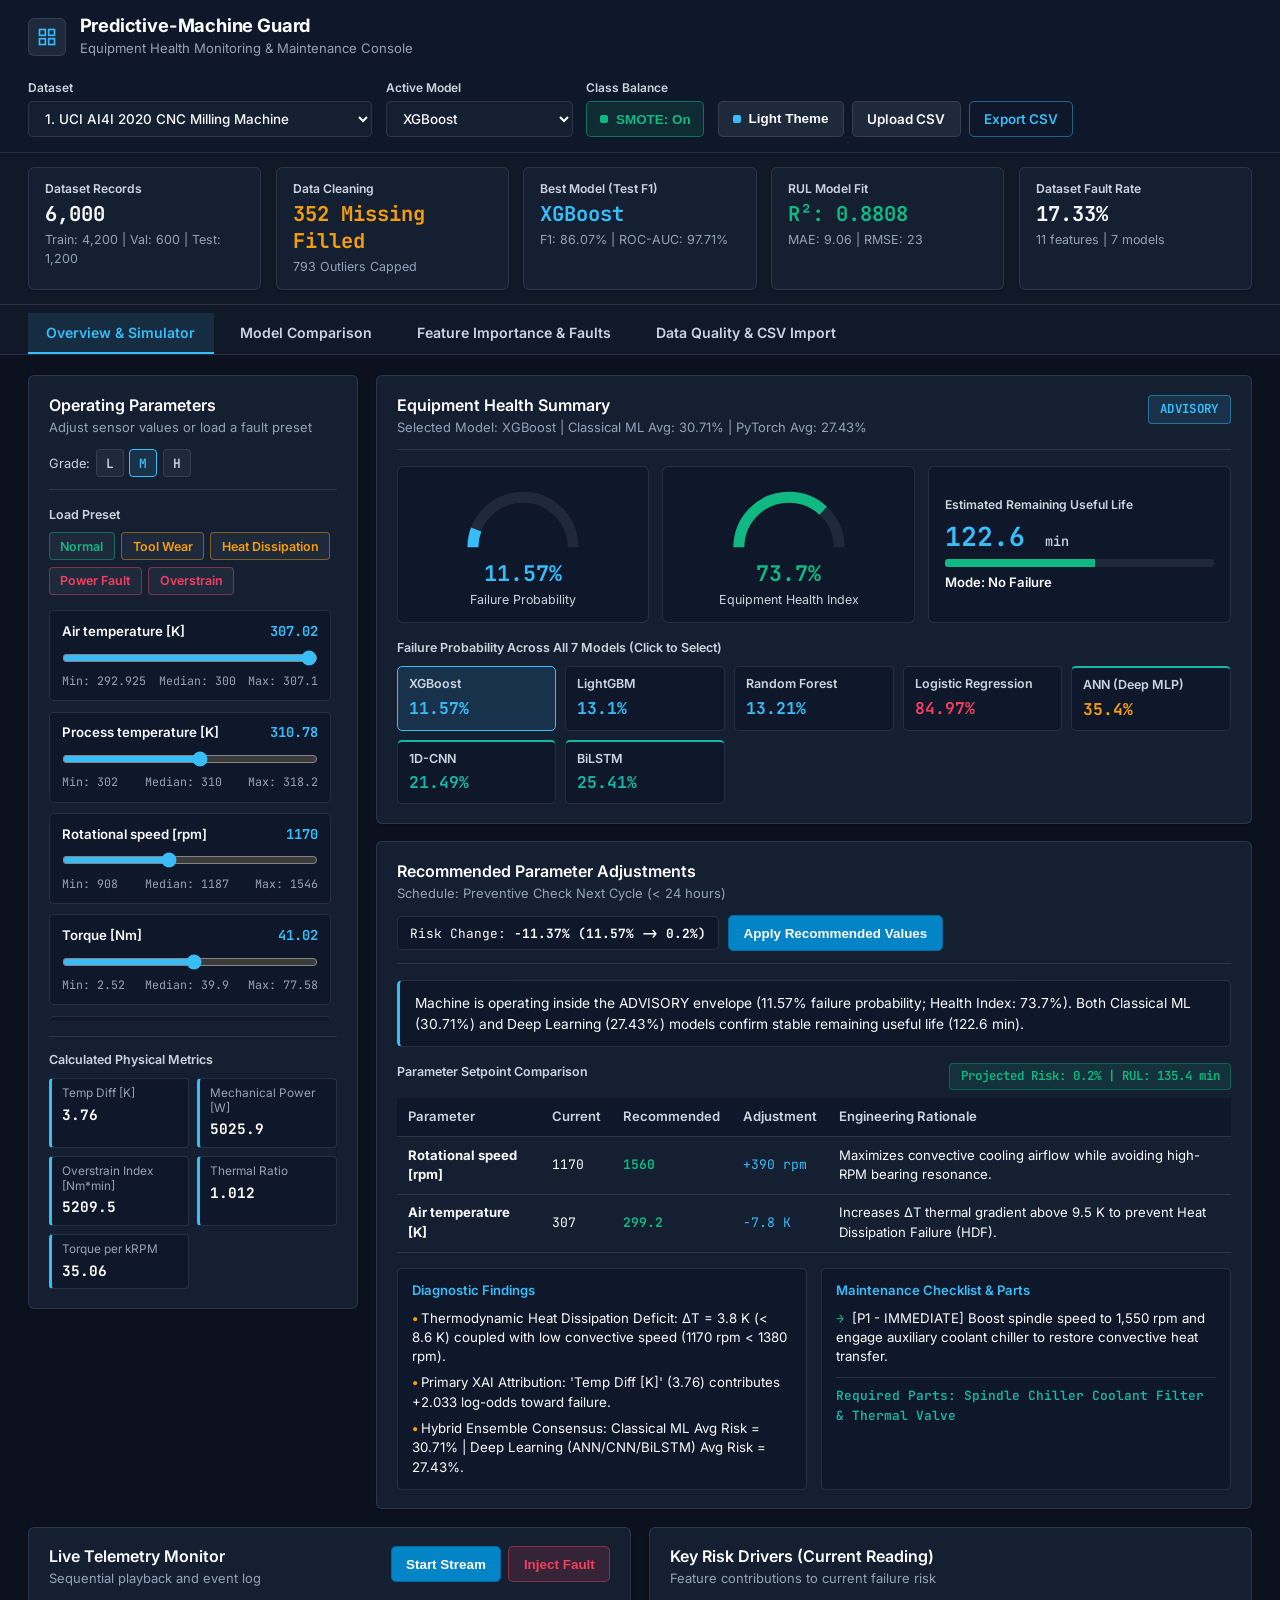
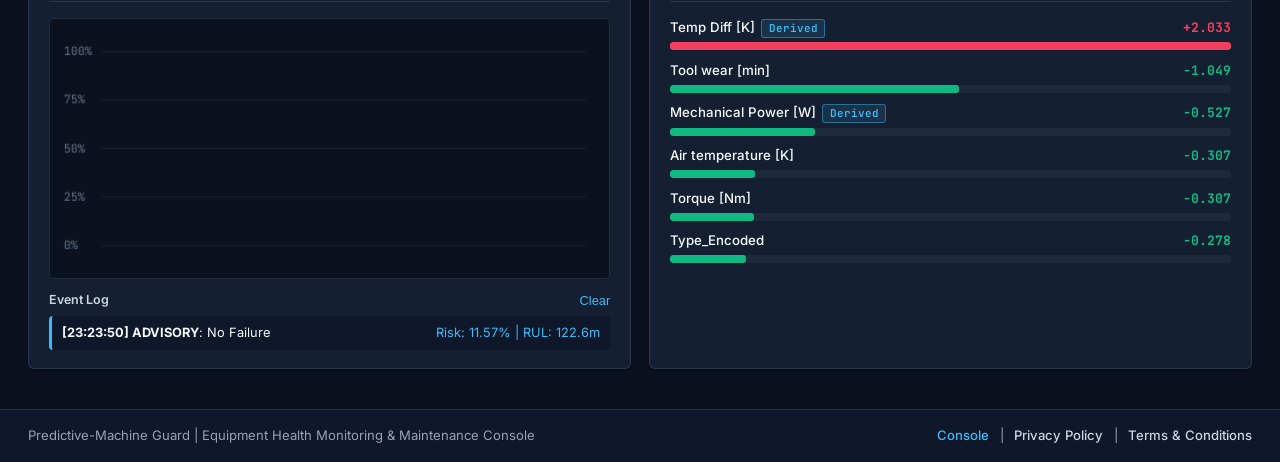
==== commit 3cb3fafd: "Refine UI typography, remove keyword clutter, and prevent label truncation" ====
--- a/index.html
+++ b/index.html
@@ -3,21 +3,20 @@
 <head>
   <meta charset="UTF-8" />
   <meta name="viewport" content="width=device-width, initial-scale=1.0" />
-  <title>Predictive-Machine Guard | Industrial Predictive Maintenance Telemetry &amp; ML/DL Diagnostics</title>
+  <title>Predictive-Machine Guard | Equipment Health &amp; Predictive Maintenance</title>
   <link rel="icon" type="image/svg+xml" href="favicon.svg" />
   <link rel="alternate icon" type="image/x-icon" href="favicon.ico" />
   <link rel="preconnect" href="https://fonts.googleapis.com">
   <link rel="preconnect" href="https://fonts.gstatic.com" crossorigin>
-  <link href="https://fonts.googleapis.com/css2?family=Inter:wght@400;500;600;700;800&family=JetBrains+Mono:wght@400;500;600;700&display=swap" rel="stylesheet">
+  <link href="https://fonts.googleapis.com/css2?family=Inter:wght@400;500;600;700&family=JetBrains+Mono:wght@400;500;600;700&display=swap" rel="stylesheet">
   <link rel="stylesheet" href="styles.css" />
-  <link rel="stylesheet" href="/static/styles.css" />
 </head>
 <body>
-  <!-- Top Industrial Command Bar -->
+  <!-- Top Header Bar -->
   <header class="topbar">
     <div class="brand-block">
       <div class="brand-logo" aria-hidden="true">
-        <svg width="22" height="22" viewBox="0 0 24 24" fill="none" stroke="currentColor" stroke-width="2">
+        <svg width="20" height="20" viewBox="0 0 24 24" fill="none" stroke="currentColor" stroke-width="2">
           <rect x="3" y="3" width="7" height="7" />
           <rect x="14" y="3" width="7" height="7" />
           <rect x="14" y="14" width="7" height="7" />
@@ -27,170 +26,165 @@
       <div>
         <div class="brand-title-row">
           <h1>Predictive-Machine Guard</h1>
-          <span class="version-pill">SCADA / ML-DL v2.0</span>
-        </div>
-        <p class="brand-subtitle">12 Industrial Datasets | IQR Outlier &amp; Median Imputation | XGBoost, LightGBM, RF, LogReg + PyTorch ANN, 1D-CNN, BiLSTM | TreeSHAP</p>
+        </div>
+        <p class="brand-subtitle">Equipment Health Monitoring &amp; Maintenance Console</p>
       </div>
     </div>
 
     <div class="topbar-controls">
       <div class="control-group">
-        <label for="datasetSelect">Active Industrial Dataset (12 Benchmarks)</label>
+        <label for="datasetSelect">Dataset</label>
         <select id="datasetSelect" class="select-input">
-          <option value="ai4i2020">1. UCI AI4I 2020 CNC Milling Machine (10k Rows)</option>
-          <option value="cmapss">2. NASA CMAPSS Turbofan Jet Engine (Multi-Sensor RUL)</option>
-          <option value="custom_plant">3. CNC &amp; Robotic Vibro-Acoustic Plant / Uploaded CSV</option>
-          <option value="ims_bearing">4. NASA IMS Bearing Run-to-Failure Vibration</option>
-          <option value="secom_semiconductor">5. UCI SECOM Semiconductor Wafer Etch Chamber</option>
-          <option value="hydraulic_rig">6. UCI Hydraulic Test Rig Condition Monitoring</option>
-          <option value="centrifugal_pump">7. Industrial Centrifugal Pump Cavitation &amp; Seal</option>
-          <option value="wind_turbine_gearbox">8. Wind &amp; Steam Turbine Gearbox &amp; Generator</option>
-          <option value="steel_rolling_mill">9. Steel Hot-Rolling Mill Work-Roll &amp; Strip</option>
-          <option value="robotic_spot_welding">10. Automotive Robotic Spot-Welding &amp; Press Shop</option>
-          <option value="lithium_battery_cell">11. EV Lithium-Ion Battery Cell Formation &amp; Aging</option>
+          <option value="ai4i2020">1. UCI AI4I 2020 CNC Milling Machine</option>
+          <option value="cmapss">2. NASA CMAPSS Turbofan Jet Engine</option>
+          <option value="custom_plant">3. CNC &amp; Robotic Vibro-Acoustic Plant</option>
+          <option value="ims_bearing">4. NASA IMS Bearing Vibration</option>
+          <option value="secom_semiconductor">5. UCI SECOM Semiconductor Etch Chamber</option>
+          <option value="hydraulic_rig">6. UCI Hydraulic Test Rig Monitoring</option>
+          <option value="centrifugal_pump">7. Centrifugal Pump Cavitation &amp; Seal</option>
+          <option value="wind_turbine_gearbox">8. Wind Turbine Gearbox &amp; Generator</option>
+          <option value="steel_rolling_mill">9. Steel Hot-Rolling Mill Stand</option>
+          <option value="robotic_spot_welding">10. Robotic Spot-Welding &amp; Press Shop</option>
+          <option value="lithium_battery_cell">11. EV Lithium-Ion Battery Cell Aging</option>
           <option value="pharma_bioreactor">12. Pharmaceutical Bioreactor &amp; Freeze-Dryer</option>
         </select>
       </div>
 
       <div class="control-group">
-        <label for="modelSelect">Active Inference Model (ML / DL)</label>
+        <label for="modelSelect">Active Model</label>
         <select id="modelSelect" class="select-input">
-          <optgroup label="Classical Applied ML">
-            <option value="XGBoost">XGBoost Classifier</option>
-            <option value="LightGBM">LightGBM Classifier</option>
-            <option value="Random Forest">Random Forest Classifier</option>
+          <optgroup label="Classical Machine Learning">
+            <option value="XGBoost">XGBoost</option>
+            <option value="LightGBM">LightGBM</option>
+            <option value="Random Forest">Random Forest</option>
             <option value="Logistic Regression">Logistic Regression</option>
           </optgroup>
           <optgroup label="Deep Learning (PyTorch)">
-            <option value="ANN (Deep MLP)">ANN (Deep Multi-Layer Perceptron)</option>
-            <option value="1D-CNN">1D-CNN (Convolutional Neural Net)</option>
-            <option value="BiLSTM">BiLSTM (Bidirectional LSTM)</option>
+            <option value="ANN (Deep MLP)">ANN (Deep MLP)</option>
+            <option value="1D-CNN">1D-CNN</option>
+            <option value="BiLSTM">BiLSTM</option>
           </optgroup>
         </select>
       </div>
 
       <div class="control-group toggle-group">
-        <label>SMOTE Balancing</label>
-        <button id="smoteToggleBtn" class="btn-toggle active" title="Toggle SMOTE Minority Oversampling and retrain pipeline">
+        <label>Class Balance</label>
+        <button id="smoteToggleBtn" class="btn-toggle active" title="Toggle SMOTE oversampling on training split">
           <span class="dot"></span>
-          <span id="smoteStatusText">SMOTE ON</span>
+          <span id="smoteStatusText">SMOTE: On</span>
         </button>
       </div>
 
       <div class="control-actions">
-        <button id="themeToggleBtn" class="btn btn-secondary" title="Switch between Dark Mode and Light Mode">
+        <button id="themeToggleBtn" class="btn btn-secondary" title="Switch between Dark and Light theme">
           <span id="themeIcon" class="theme-indicator"></span>
-          <span id="themeLabel">Theme: Light</span>
+          <span id="themeLabel">Light Theme</span>
         </button>
-        <label for="csvUploadInput" class="btn btn-secondary" title="Upload your own custom manufacturing CSV dataset">
+        <label for="csvUploadInput" class="btn btn-secondary" title="Upload a custom telemetry CSV file">
           Upload CSV
         </label>
         <input type="file" id="csvUploadInput" accept=".csv" hidden />
-        <a id="exportCsvBtn" href="/api/download-dataset" class="btn btn-outline" title="Download active cleaned dataset as CSV">Export CSV</a>
+        <a id="exportCsvBtn" href="/api/download-dataset" class="btn btn-outline" title="Download cleaned dataset as CSV">Export CSV</a>
       </div>
     </div>
   </header>
 
-  <!-- Executive KPI Summary Strip -->
+  <!-- Summary Metrics Strip -->
   <section class="kpi-strip">
     <div class="kpi-card">
-      <span class="kpi-label">STRATIFIED SPLIT (70 / 10 / 20)</span>
-      <div class="kpi-value" id="kpiTotalRecords">10,000</div>
-      <span class="kpi-meta" id="kpiSplitMeta">Train: 70% | Val: 10% | Test: 20%</span>
+      <span class="kpi-label">Dataset Records</span>
+      <div class="kpi-value" id="kpiTotalRecords">5,000</div>
+      <span class="kpi-meta" id="kpiSplitMeta">Train: 3,500 | Val: 500 | Test: 1,000</span>
     </div>
     <div class="kpi-card">
-      <span class="kpi-label">PREPROCESSING AUDIT</span>
-      <div class="kpi-value text-amber" id="kpiCleanedSummary">-- Imputed</div>
-      <span class="kpi-meta" id="kpiOutlierSummary">-- IQR Outliers Winsorized</span>
+      <span class="kpi-label">Data Cleaning</span>
+      <div class="kpi-value text-amber" id="kpiCleanedSummary">-- Missing Filled</div>
+      <span class="kpi-meta" id="kpiOutlierSummary">-- Outliers Capped</span>
     </div>
     <div class="kpi-card">
-      <span class="kpi-label">TOP MODEL (HELD-OUT TEST F1)</span>
-      <div class="kpi-value text-cyan" id="kpiBestModel">XGBoost</div>
+      <span class="kpi-label">Best Model (Test F1)</span>
+      <div class="kpi-value text-cyan" id="kpiBestModel">Random Forest</div>
       <span class="kpi-meta" id="kpiBestModelMetrics">F1: --% | ROC-AUC: --%</span>
     </div>
     <div class="kpi-card">
-      <span class="kpi-label">RUL REGRESSOR FIT (TEST SET)</span>
+      <span class="kpi-label">RUL Model Fit</span>
       <div class="kpi-value text-emerald" id="kpiRulR2">R²: --</div>
-      <span class="kpi-meta" id="kpiRulErrors">MAE: -- min | RMSE: -- min</span>
+      <span class="kpi-meta" id="kpiRulErrors">MAE: -- | RMSE: --</span>
     </div>
     <div class="kpi-card">
-      <span class="kpi-label">EMPIRICAL FAULT RATE &amp; FEATURES</span>
+      <span class="kpi-label">Dataset Fault Rate</span>
       <div class="kpi-value" id="kpiFailureRate">3.39%</div>
-      <span class="kpi-meta" id="kpiTrainTime">-- features (-- ms)</span>
+      <span class="kpi-meta" id="kpiTrainTime">-- features | 7 models</span>
     </div>
   </section>
 
   <!-- Navigation Tabs -->
-  <nav class="workspace-tabs">
+  <nav class="workspace-tabs" aria-label="Main Navigation">
     <button class="tab-btn active" data-tab="tab-twin">
-      1. Digital Twin Telemetry &amp; Setpoint Optimizer
+      Overview &amp; Simulator
     </button>
     <button class="tab-btn" data-tab="tab-models">
-      2. Classical ML &amp; PyTorch Deep Learning Evaluation
+      Model Comparison
     </button>
     <button class="tab-btn" data-tab="tab-xai">
-      3. TreeSHAP Attribution &amp; Failure Mode Classification
+      Feature Importance &amp; Faults
     </button>
     <button class="tab-btn" data-tab="tab-data">
-      4. Preprocessing Audit (Imputation / IQR) &amp; CSV Ingestion
+      Data Quality &amp; CSV Import
     </button>
   </nav>
 
-  <!-- Main Content Container -->
+  <!-- Main Workspace Container -->
   <main class="workspace-container">
-    <!-- TAB 1: DIGITAL TWIN TELEMETRY & SETPOINT OPTIMIZER -->
+    <!-- TAB 1: OVERVIEW & SIMULATOR -->
     <section id="tab-twin" class="tab-panel active">
       <div class="twin-grid">
-        <!-- Left Column: Interactive Sensor Controls & Scenario Injector -->
+        <!-- Left Column: Operating Parameters -->
         <div class="panel-card sensor-control-panel">
           <div class="panel-header">
             <div>
-              <h2>Digital Twin Sensor Controls</h2>
-              <p>Modify operating parameters or inject fault states from dataset</p>
+              <h2>Operating Parameters</h2>
+              <p>Adjust sensor values or load a fault preset</p>
             </div>
             <div class="tier-selector">
-              <span>Tier:</span>
+              <span>Grade:</span>
               <button class="tier-btn" data-type="L">L</button>
               <button class="tier-btn active" data-type="M">M</button>
               <button class="tier-btn" data-type="H">H</button>
             </div>
           </div>
 
-          <!-- Scenario Quick Injectors -->
           <div class="scenario-bar">
-            <span class="scenario-label">Fault State Injection:</span>
+            <span class="scenario-label">Load Preset</span>
             <div class="scenario-buttons">
-              <button class="chip-btn chip-ok" data-scenario="normal">Nominal</button>
-              <button class="chip-btn chip-warn" data-scenario="TWF">Tool Wear (TWF)</button>
-              <button class="chip-btn chip-warn" data-scenario="HDF">Heat Dissipation (HDF)</button>
-              <button class="chip-btn chip-danger" data-scenario="PWF">Power Fault (PWF)</button>
-              <button class="chip-btn chip-danger" data-scenario="OSF">Overstrain (OSF)</button>
-            </div>
-          </div>
-
-          <!-- Dynamic Sliders Container -->
+              <button class="chip-btn chip-ok" data-scenario="normal">Normal</button>
+              <button class="chip-btn chip-warn" data-scenario="TWF">Tool Wear</button>
+              <button class="chip-btn chip-warn" data-scenario="HDF">Heat Dissipation</button>
+              <button class="chip-btn chip-danger" data-scenario="PWF">Power Fault</button>
+              <button class="chip-btn chip-danger" data-scenario="OSF">Overstrain</button>
+            </div>
+          </div>
+
           <div id="sensorSlidersContainer" class="sliders-scroll"></div>
 
-          <!-- Engineered Physics Features Box -->
           <div class="engineered-box">
-            <div class="engineered-title">Derived Physical &amp; Interaction Features</div>
+            <div class="engineered-title">Calculated Physical Metrics</div>
             <div id="engineeredFeaturesGrid" class="engineered-grid"></div>
           </div>
         </div>
 
-        <!-- Middle Column: Real-Time Prediction Gauges, 7-Model Consensus & Setpoint Optimizer -->
+        <!-- Middle Column: Equipment Health & Recommendations -->
         <div class="twin-center-col">
           <div class="panel-card gauges-panel">
             <div class="panel-header">
               <div>
-                <h2>Real-Time Equipment Health &amp; Multi-Model Prognostics</h2>
-                <p id="activeInferenceSubtitle">Live inference across 4 Classical ML and 3 PyTorch Deep Learning models</p>
-              </div>
-              <span id="severityBadge" class="status-badge status-success">OPTIMAL</span>
+                <h2>Equipment Health Summary</h2>
+                <p id="activeInferenceSubtitle">Active model diagnostics and ensemble comparison</p>
+              </div>
+              <span id="severityBadge" class="status-badge status-success">NOMINAL</span>
             </div>
 
             <div class="gauges-row">
-              <!-- Failure Probability Gauge -->
               <div class="gauge-item">
                 <svg viewBox="0 0 140 90" class="radial-gauge">
                   <path d="M 15 75 A 55 55 0 0 1 125 75" class="gauge-bg" />
@@ -198,11 +192,10 @@
                 </svg>
                 <div class="gauge-readout">
                   <span id="failureProbValue" class="gauge-number">1.2%</span>
-                  <span class="gauge-caption">Predicted Failure Probability</span>
+                  <span class="gauge-caption">Failure Probability</span>
                 </div>
               </div>
 
-              <!-- Machine Health Index Gauge -->
               <div class="gauge-item">
                 <svg viewBox="0 0 140 90" class="radial-gauge">
                   <path d="M 15 75 A 55 55 0 0 1 125 75" class="gauge-bg" />
@@ -210,13 +203,12 @@
                 </svg>
                 <div class="gauge-readout">
                   <span id="healthIndexValue" class="gauge-number text-emerald">94.5%</span>
-                  <span class="gauge-caption">Composite Health Index (MHI)</span>
+                  <span class="gauge-caption">Equipment Health Index</span>
                 </div>
               </div>
 
-              <!-- Remaining Useful Life (RUL) Card -->
               <div class="rul-box">
-                <span class="rul-title">PREDICTED RUL</span>
+                <span class="rul-title">Estimated Remaining Useful Life</span>
                 <div class="rul-main-value">
                   <span id="rulValue">178.4</span>
                   <small id="rulUnit">min</small>
@@ -224,53 +216,49 @@
                 <div class="rul-progress-track">
                   <div id="rulProgressBar" class="rul-progress-fill" style="width: 80%;"></div>
                 </div>
-                <span id="dominantModeLabel" class="rul-sub">Class: No Failure</span>
-              </div>
-            </div>
-
-            <!-- 7-Model Consensus Bar (4 Classical ML + 3 Deep Learning) -->
+                <span id="dominantModeLabel" class="rul-sub">Mode: No Failure</span>
+              </div>
+            </div>
+
             <div class="consensus-section">
-              <div class="section-mini-title">7-Model Failure Probability Output (Classical ML + PyTorch ANN / 1D-CNN / BiLSTM)</div>
+              <div class="section-mini-title">Failure Probability Across All 7 Models (Click to Select)</div>
               <div id="modelConsensusGrid" class="consensus-grid-7"></div>
             </div>
           </div>
 
-          <!-- Counterfactual Parameter Optimizer & Maintenance Prescription Card -->
           <div class="panel-card prescription-panel">
             <div class="panel-header">
               <div>
-                <h2>Counterfactual Parameter Optimizer &amp; Maintenance Protocol</h2>
-                <p id="prescriptionUrgency">Operating Status: Nominal Continuous Operation</p>
+                <h2>Recommended Parameter Adjustments</h2>
+                <p id="prescriptionUrgency">Status: Normal operation</p>
               </div>
               <div class="copilot-header-actions">
                 <div class="savings-pill">
-                  <span>Post-Tuning Risk Delta:</span>
+                  <span>Risk Change:</span>
                   <strong id="avoidedCostValue">0.0%</strong>
                 </div>
-                <button id="applyAiOptimalBtn" class="btn btn-primary" title="Set Digital Twin sliders to counterfactual optimal values">
-                  Apply Optimal Setpoints
+                <button id="applyAiOptimalBtn" class="btn btn-primary" title="Apply recommended setpoints to the parameter sliders">
+                  Apply Recommended Values
                 </button>
               </div>
             </div>
 
-            <!-- Technical Diagnostic Summary Banner -->
             <div id="aiExecutiveSummaryBox" class="ai-summary-banner"></div>
 
-            <!-- Counterfactual Parameter Tuning Table -->
             <div class="tuning-section">
               <div class="tuning-header-row">
-                <span class="section-mini-title">Counterfactual Parameter Setpoint Table</span>
-                <span id="projectedOptimizationBadge" class="projected-pill">Projected Post-Tuning Risk: --% | RUL: -- min</span>
+                <span class="section-mini-title">Parameter Setpoint Comparison</span>
+                <span id="projectedOptimizationBadge" class="projected-pill">Projected Risk: --% | RUL: -- min</span>
               </div>
               <div class="table-responsive">
                 <table class="benchmark-table compact-table">
                   <thead>
                     <tr>
-                      <th>Sensor / Parameter</th>
-                      <th>Current Value</th>
-                      <th>Recommended Setpoint</th>
-                      <th>Delta</th>
-                      <th>Physical &amp; SHAP Basis</th>
+                      <th>Parameter</th>
+                      <th>Current</th>
+                      <th>Recommended</th>
+                      <th>Adjustment</th>
+                      <th>Engineering Rationale</th>
                     </tr>
                   </thead>
                   <tbody id="aiParameterTuningBody"></tbody>
@@ -280,11 +268,11 @@
 
             <div class="prescription-columns">
               <div class="prescription-block">
-                <h3>Physical Threshold &amp; SHAP Diagnostics</h3>
+                <h3>Diagnostic Findings</h3>
                 <ul id="physicsDiagnosticsList" class="diagnostic-list"></ul>
               </div>
               <div class="prescription-block">
-                <h3>Prioritized Maintenance Protocol &amp; Required Parts</h3>
+                <h3>Maintenance Checklist &amp; Parts</h3>
                 <ul id="recommendedActionsList" class="action-list"></ul>
                 <div id="sparePartsLine" class="spare-parts-tag"></div>
               </div>
@@ -292,26 +280,26 @@
           </div>
         </div>
 
-        <!-- Right Column: Live Telemetry Stream Simulator & Local SHAP Quick View -->
+        <!-- Right Column: Live Stream & Local Drivers -->
         <div class="twin-right-col">
           <div class="panel-card stream-panel">
             <div class="panel-header">
               <div>
-                <h2>Telemetry Stream Monitor</h2>
-                <p>Sequential dataset playback and fault injection log</p>
+                <h2>Live Telemetry Monitor</h2>
+                <p>Sequential playback and event log</p>
               </div>
               <div class="stream-btn-group">
                 <button id="streamToggleBtn" class="btn btn-primary">Start Stream</button>
-                <button id="streamSpikeBtn" class="btn btn-danger-outline" title="Sample a fault record from active dataset">Inject Fault</button>
+                <button id="streamSpikeBtn" class="btn btn-danger-outline" title="Load a fault sample from the active dataset">Inject Fault</button>
               </div>
             </div>
 
             <div class="canvas-wrapper">
-              <canvas id="liveStreamCanvas" width="460" height="195"></canvas>
+              <canvas id="liveStreamCanvas" width="460" height="205"></canvas>
             </div>
 
             <div class="alert-feed-header">
-              <span>Telemetry Event Log</span>
+              <span>Event Log</span>
               <button id="clearAlertsBtn" class="btn-link">Clear</button>
             </div>
             <div id="liveAlertFeed" class="alert-feed"></div>
@@ -320,8 +308,8 @@
           <div class="panel-card mini-shap-panel">
             <div class="panel-header">
               <div>
-                <h2>Local TreeSHAP Feature Contributions</h2>
-                <p>Log-odds attribution for active telemetry vector</p>
+                <h2>Key Risk Drivers (Current Reading)</h2>
+                <p>Feature contributions to current failure risk</p>
               </div>
             </div>
             <div id="liveLocalShapBars" class="shap-bars-container"></div>
@@ -330,23 +318,23 @@
       </div>
     </section>
 
-    <!-- TAB 2: CLASSICAL ML & DEEP LEARNING (ANN / 1D-CNN / BiLSTM) LAB -->
+    <!-- TAB 2: MODEL COMPARISON -->
     <section id="tab-models" class="tab-panel">
       <div class="models-grid">
         <div class="panel-card full-width">
           <div class="panel-header">
             <div>
-              <h2>7-Model Evaluation Benchmark (4 Classical ML + 3 PyTorch Deep Learning Architectures)</h2>
-              <p>Evaluated on Stratified Train (70%), Validation (10%), and Held-Out Test (20%) Splits</p>
+              <h2>Model Performance Summary (Held-Out Test Split)</h2>
+              <p>Evaluated on 70% Train, 10% Validation, and 20% Test splits across Classical ML and PyTorch models</p>
             </div>
           </div>
           <div class="table-responsive">
             <table class="benchmark-table">
               <thead>
                 <tr>
-                  <th>Model Architecture</th>
-                  <th>Family</th>
-                  <th>F1-Score (Test)</th>
+                  <th>Model</th>
+                  <th>Category</th>
+                  <th>F1-Score</th>
                   <th>ROC-AUC</th>
                   <th>PR-AUC</th>
                   <th>Recall</th>
@@ -355,7 +343,7 @@
                   <th>Test Acc</th>
                   <th>MCC</th>
                   <th>Brier Loss</th>
-                  <th>Fit Time</th>
+                  <th>Train Time</th>
                 </tr>
               </thead>
               <tbody id="modelBenchmarkTableBody"></tbody>
@@ -363,37 +351,35 @@
           </div>
         </div>
 
-        <!-- ROC Curve & PR Curve Canvases -->
-        <div class="panel-card">
-          <div class="panel-header">
-            <div>
-              <h2>Receiver Operating Characteristic (ROC Curves: All 7 Models)</h2>
-              <p>True Positive Rate vs. False Positive Rate on held-out test split (20%)</p>
+        <div class="panel-card">
+          <div class="panel-header">
+            <div>
+              <h2>ROC Curves (All 7 Models)</h2>
+              <p>True Positive Rate vs. False Positive Rate on the 20% test set</p>
             </div>
           </div>
           <div class="canvas-wrapper chart-box">
-            <canvas id="rocChartCanvas" width="520" height="310"></canvas>
-          </div>
-        </div>
-
-        <div class="panel-card">
-          <div class="panel-header">
-            <div>
-              <h2>PyTorch Deep Learning Epoch Convergence (ANN, 1D-CNN, BiLSTM)</h2>
-              <p>Training (solid) and Validation (dashed) Binary Cross-Entropy Loss across 16 epochs</p>
+            <canvas id="rocChartCanvas" width="540" height="350"></canvas>
+          </div>
+        </div>
+
+        <div class="panel-card">
+          <div class="panel-header">
+            <div>
+              <h2>PyTorch Training &amp; Validation Loss</h2>
+              <p>Cross-entropy loss per epoch for ANN, 1D-CNN, and BiLSTM (solid: train, dashed: validation)</p>
             </div>
           </div>
           <div class="canvas-wrapper chart-box">
-            <canvas id="dlLossChartCanvas" width="520" height="310"></canvas>
-          </div>
-        </div>
-
-        <!-- Confusion Matrices & SMOTE Impact Analysis -->
-        <div class="panel-card">
-          <div class="panel-header">
-            <div>
-              <h2>Held-Out Test Confusion Matrices (All 7 Models)</h2>
-              <p>True Negatives (TN), False Positives (FP), False Negatives (FN), True Positives (TP)</p>
+            <canvas id="dlLossChartCanvas" width="540" height="350"></canvas>
+          </div>
+        </div>
+
+        <div class="panel-card">
+          <div class="panel-header">
+            <div>
+              <h2>Test Set Confusion Matrices</h2>
+              <p>True Negatives (TN), False Positives (FP), False Negatives (FN), and True Positives (TP)</p>
             </div>
           </div>
           <div id="confusionMatricesGrid" class="cm-grid"></div>
@@ -402,8 +388,8 @@
         <div class="panel-card">
           <div class="panel-header">
             <div>
-              <h2>SMOTE Class-Imbalance Ablation &amp; RUL Regressor Metrics</h2>
-              <p>Comparison of Random Forest test metrics with and without SMOTE oversampling</p>
+              <h2>Class Balancing (SMOTE) &amp; RUL Regression Metrics</h2>
+              <p>Effect of SMOTE minority oversampling on recall and F1-score</p>
             </div>
           </div>
           <div id="smoteAblationContainer" class="smote-ablation-box"></div>
@@ -411,14 +397,14 @@
       </div>
     </section>
 
-    <!-- TAB 3: EXPLAINABLE AI (SHAP) & FAILURE MODES -->
+    <!-- TAB 3: FEATURE IMPORTANCE & FAULTS -->
     <section id="tab-xai" class="tab-panel">
       <div class="xai-grid">
         <div class="panel-card">
           <div class="panel-header">
             <div>
-              <h2>Global TreeSHAP Feature Importance Ranking</h2>
-              <p>Mean |SHAP| attribution across held-out test set (derived features marked [PHYS])</p>
+              <h2>Global Feature Importance (SHAP)</h2>
+              <p>Average impact of each parameter across the test dataset</p>
             </div>
           </div>
           <div id="globalShapContainer" class="shap-bars-container large"></div>
@@ -427,8 +413,8 @@
         <div class="panel-card">
           <div class="panel-header">
             <div>
-              <h2>Local Instance TreeSHAP Attribution</h2>
-              <p>Per-feature log-odds contribution for the current Digital Twin telemetry vector</p>
+              <h2>Current Reading Feature Impact</h2>
+              <p>How each parameter pushes current failure risk higher (+) or lower (-)</p>
             </div>
           </div>
           <div id="detailedLocalShapContainer" class="shap-bars-container large"></div>
@@ -437,8 +423,8 @@
         <div class="panel-card">
           <div class="panel-header">
             <div>
-              <h2>Multi-Class Failure Mode Classification Probabilities</h2>
-              <p>Predicted probability distribution across dataset failure modes</p>
+              <h2>Predicted Fault Mode Breakdown</h2>
+              <p>Probability distribution across specific failure modes for the current reading</p>
             </div>
           </div>
           <div id="failureModeProbsContainer" class="shap-bars-container"></div>
@@ -447,8 +433,8 @@
         <div class="panel-card">
           <div class="panel-header">
             <div>
-              <h2>Empirical Failure Mode Distribution in Active Dataset</h2>
-              <p>Record counts and percentages per failure mode in cleaned dataset</p>
+              <h2>Dataset Fault Mode Distribution</h2>
+              <p>Historical fault counts and percentages in the active dataset</p>
             </div>
           </div>
           <div id="datasetFailureModesBreakdown" class="shap-bars-container"></div>
@@ -456,29 +442,28 @@
       </div>
     </section>
 
-    <!-- TAB 4: DATA PREPROCESSING AUDIT (MISSING / OUTLIERS) & CUSTOM CSV STUDIO -->
+    <!-- TAB 4: DATA QUALITY & CSV IMPORT -->
     <section id="tab-data" class="tab-panel">
       <div class="data-grid">
-        <!-- Data Preprocessing & Outlier/Missing Audit Table -->
         <div class="panel-card full-width">
           <div class="panel-header">
             <div>
-              <h2>Automated Data Preprocessing Audit: Missing Value Imputation &amp; Outlier Capping</h2>
-              <p id="preprocessingMethodSubtitle">Type-Stratified Median Imputation + Tukey 1.5xIQR / Z-Score Outlier Audit &amp; Winsorization</p>
+              <h2>Data Quality &amp; Cleaning Summary</h2>
+              <p id="preprocessingMethodSubtitle">Missing value imputation and IQR outlier capping across sensor columns</p>
             </div>
           </div>
           <div class="table-responsive">
             <table class="benchmark-table">
               <thead>
                 <tr>
-                  <th>Sensor / Feature Column</th>
-                  <th>Missing (Before to After)</th>
-                  <th>Imputation Strategy</th>
-                  <th>IQR Outliers (1.5xIQR)</th>
-                  <th>Extreme Spikes (|Z| &gt; 3)</th>
-                  <th>Outlier Treatment Applied</th>
-                  <th>Mean +/- Std (Before)</th>
-                  <th>Mean +/- Std (After)</th>
+                  <th>Column</th>
+                  <th>Missing Values (Before to After)</th>
+                  <th>Imputation Method</th>
+                  <th>IQR Outliers</th>
+                  <th>Z-Score Spikes (|Z| &gt; 3)</th>
+                  <th>Capping Range</th>
+                  <th>Mean +/- Std (Raw)</th>
+                  <th>Mean +/- Std (Cleaned)</th>
                 </tr>
               </thead>
               <tbody id="preprocessingAuditTableBody"></tbody>
@@ -489,8 +474,8 @@
         <div class="panel-card full-width">
           <div class="panel-header">
             <div>
-              <h2>Custom Manufacturing CSV Ingestion &amp; Auto-Schema Mapper</h2>
-              <p>Upload any CSV dataset to run automated missing/outlier cleaning and retrain all 7 ML/DL models</p>
+              <h2>Import Custom Telemetry CSV</h2>
+              <p>Upload a CSV file to clean missing values, cap outliers, and evaluate models</p>
             </div>
           </div>
           <div class="upload-dropzone" id="dropzoneArea">
@@ -501,9 +486,9 @@
                 <line x1="12" y1="3" x2="12" y2="15"/>
               </svg>
             </div>
-            <h3>Drop a manufacturing telemetry CSV file here or select from disk</h3>
-            <p>Compatible with UCI AI4I 2020, NASA CMAPSS, or custom PLC/SCADA sensor tables (minimum 30 rows).</p>
-            <button id="browseCsvBtn" class="btn btn-primary">Select CSV File</button>
+            <h3>Drop a CSV file here or select from your computer</h3>
+            <p>Supports standard sensor tables with at least 30 rows.</p>
+            <button id="browseCsvBtn" class="btn btn-primary">Choose CSV File</button>
             <div id="uploadStatusBanner" class="upload-status hidden"></div>
           </div>
         </div>
@@ -511,10 +496,10 @@
         <div class="panel-card full-width">
           <div class="panel-header">
             <div>
-              <h2>Dataset Record Inspector (Sampled Healthy &amp; Failure Rows)</h2>
-              <p>Click <strong>"Load into Twin"</strong> on any record to load its sensor values into the Digital Twin</p>
-            </div>
-            <button id="refreshSamplesBtn" class="btn btn-secondary">Sample New Records</button>
+              <h2>Sample Dataset Records</h2>
+              <p>Select <strong>Load</strong> on any row to inspect its sensor values in the simulator</p>
+            </div>
+            <button id="refreshSamplesBtn" class="btn btn-secondary">Refresh Samples</button>
           </div>
           <div class="table-responsive">
             <table class="benchmark-table" id="sampleRowsTable">
@@ -529,10 +514,10 @@
 
   <footer class="app-footer">
     <div class="footer-left">
-      <span>Predictive-Machine Guard | Industrial Predictive Maintenance Telemetry &amp; ML/DL Diagnostics</span>
+      <span>Predictive-Machine Guard | Equipment Health Monitoring &amp; Maintenance Console</span>
     </div>
     <div class="footer-links">
-      <a href="index.html" class="active-footer-link">Telemetry Console</a>
+      <a href="index.html" class="active-footer-link">Console</a>
       <span class="footer-sep">|</span>
       <a href="privacy.html">Privacy Policy</a>
       <span class="footer-sep">|</span>
@@ -540,11 +525,10 @@
     </div>
   </footer>
 
-  <!-- Loading Overlay for Dataset Retraining -->
   <div id="loadingOverlay" class="loading-overlay hidden">
     <div class="spinner"></div>
-    <h3 id="loadingTitle">Running ML &amp; Deep Learning Pipeline...</h3>
-    <p id="loadingSubtitle">Imputing Missing Values | Winsorizing Outliers | Fitting XGBoost, LightGBM, RF, LogReg, PyTorch ANN, 1D-CNN, BiLSTM &amp; TreeSHAP</p>
+    <h3 id="loadingTitle">Loading dataset and model metrics...</h3>
+    <p id="loadingSubtitle">Preparing telemetry controls, evaluation metrics, and feature attributions</p>
   </div>
 
   <script src="precomputed_states.js"></script>
--- a/styles.css
+++ b/styles.css
@@ -1,32 +1,32 @@
 :root {
-  --bg-base: #0b0f17;
+  --bg-base: #0b111e;
   --bg-surface: #111827;
-  --bg-card: #151e2e;
+  --bg-card: #151f32;
   --bg-elevated: #1e293b;
   --bg-subcard: #0f172a;
   --bg-canvas: #0b111e;
   --bg-track: #1e293b;
   --topbar-bg: #0f172a;
   --kpi-strip-bg: #111827;
-  --shadow-card: 0 2px 6px rgba(0, 0, 0, 0.28);
+  --shadow-card: 0 1px 3px rgba(0, 0, 0, 0.24);
   --border-subtle: rgba(148, 163, 184, 0.18);
   --border-highlight: rgba(56, 189, 248, 0.45);
-  --text-primary: #f1f5f9;
+  --text-primary: #f8fafc;
   --text-heading: #ffffff;
-  --text-secondary: #94a3b8;
-  --text-muted: #64748b;
+  --text-secondary: #cbd5e1;
+  --text-muted: #94a3b8;
   --cyan: #38bdf8;
-  --cyan-glow: rgba(56, 189, 248, 0.14);
+  --cyan-glow: rgba(56, 189, 248, 0.12);
   --teal: #14b8a6;
-  --teal-glow: rgba(20, 184, 166, 0.14);
+  --teal-glow: rgba(20, 184, 166, 0.12);
   --emerald: #10b981;
-  --emerald-glow: rgba(16, 185, 129, 0.14);
+  --emerald-glow: rgba(16, 185, 129, 0.12);
   --amber: #f59e0b;
-  --amber-glow: rgba(245, 158, 11, 0.14);
+  --amber-glow: rgba(245, 158, 11, 0.12);
   --rose: #f43f5e;
-  --rose-glow: rgba(244, 63, 94, 0.16);
-  --font-sans: 'Inter', -apple-system, BlinkMacSystemFont, sans-serif;
-  --font-mono: 'JetBrains Mono', monospace;
+  --rose-glow: rgba(244, 63, 94, 0.14);
+  --font-sans: 'Inter', -apple-system, BlinkMacSystemFont, "Segoe UI", Roboto, sans-serif;
+  --font-mono: 'JetBrains Mono', Consolas, monospace;
 }
 
 body[data-theme="light"] {
@@ -38,24 +38,24 @@
   --bg-canvas: #f8fafc;
   --bg-track: #e2e8f0;
   --topbar-bg: #ffffff;
-  --kpi-strip-bg: #e2e8f0;
-  --shadow-card: 0 1px 4px rgba(15, 23, 42, 0.08);
-  --border-subtle: rgba(15, 23, 42, 0.14);
-  --border-highlight: rgba(2, 132, 199, 0.45);
+  --kpi-strip-bg: #f8fafc;
+  --shadow-card: 0 1px 3px rgba(15, 23, 42, 0.06);
+  --border-subtle: rgba(15, 23, 42, 0.12);
+  --border-highlight: rgba(2, 132, 199, 0.4);
   --text-primary: #0f172a;
   --text-heading: #0f172a;
-  --text-secondary: #475569;
+  --text-secondary: #334155;
   --text-muted: #64748b;
   --cyan: #0284c7;
-  --cyan-glow: rgba(2, 132, 199, 0.1);
+  --cyan-glow: rgba(2, 132, 199, 0.08);
   --teal: #0d9488;
-  --teal-glow: rgba(13, 148, 136, 0.1);
+  --teal-glow: rgba(13, 148, 136, 0.08);
   --emerald: #059669;
-  --emerald-glow: rgba(5, 150, 105, 0.1);
+  --emerald-glow: rgba(5, 150, 105, 0.08);
   --amber: #d97706;
-  --amber-glow: rgba(217, 119, 6, 0.1);
+  --amber-glow: rgba(217, 119, 6, 0.08);
   --rose: #e11d48;
-  --rose-glow: rgba(225, 29, 72, 0.1);
+  --rose-glow: rgba(225, 29, 72, 0.08);
 }
 
 * {
@@ -68,18 +68,21 @@
   background-color: var(--bg-base);
   color: var(--text-primary);
   font-family: var(--font-sans);
-  line-height: 1.45;
+  font-size: 14px;
+  line-height: 1.5;
   min-height: 100vh;
   overflow-x: hidden;
-}
-
+  -webkit-font-smoothing: antialiased;
+}
+
+/* Header Bar */
 .topbar {
   display: flex;
   flex-wrap: wrap;
   justify-content: space-between;
   align-items: center;
-  gap: 1rem;
-  padding: 0.85rem 1.5rem;
+  gap: 1.25rem;
+  padding: 0.9rem 1.75rem;
   background: var(--topbar-bg);
   border-bottom: 1px solid var(--border-subtle);
   position: sticky;
@@ -94,21 +97,16 @@
 }
 
 .brand-logo {
-  width: 40px;
-  height: 40px;
-  border-radius: 4px;
+  width: 38px;
+  height: 38px;
+  border-radius: 6px;
   background: var(--bg-elevated);
   border: 1px solid var(--border-subtle);
   display: flex;
   align-items: center;
   justify-content: center;
   color: var(--cyan);
-}
-
-.brand-title-row {
-  display: flex;
-  align-items: center;
-  gap: 0.6rem;
+  flex-shrink: 0;
 }
 
 .brand-title-row h1 {
@@ -116,41 +114,30 @@
   font-weight: 700;
   letter-spacing: -0.01em;
   color: var(--text-heading);
-}
-
-.version-pill {
-  font-family: var(--font-mono);
-  font-size: 0.66rem;
-  font-weight: 700;
-  padding: 0.12rem 0.45rem;
-  border-radius: 3px;
-  background: var(--cyan-glow);
-  color: var(--cyan);
-  border: 1px solid var(--border-highlight);
+  line-height: 1.25;
 }
 
 .brand-subtitle {
-  font-size: 0.74rem;
-  color: var(--text-secondary);
+  font-size: 0.82rem;
+  color: var(--text-muted);
+  margin-top: 0.1rem;
 }
 
 .topbar-controls {
   display: flex;
   flex-wrap: wrap;
   align-items: flex-end;
-  gap: 0.75rem;
+  gap: 0.85rem;
 }
 
 .control-group {
   display: flex;
   flex-direction: column;
-  gap: 0.22rem;
+  gap: 0.28rem;
 }
 
 .control-group label {
-  font-size: 0.66rem;
-  text-transform: uppercase;
-  letter-spacing: 0.04em;
+  font-size: 0.75rem;
   color: var(--text-secondary);
   font-weight: 600;
 }
@@ -159,13 +146,14 @@
   background: var(--bg-card);
   color: var(--text-primary);
   border: 1px solid var(--border-subtle);
-  border-radius: 4px;
-  padding: 0.4rem 0.65rem;
-  font-size: 0.79rem;
+  border-radius: 5px;
+  padding: 0.45rem 0.75rem;
+  font-size: 0.84rem;
   font-family: var(--font-sans);
   font-weight: 500;
   outline: none;
   cursor: pointer;
+  min-height: 36px;
 }
 
 .select-input:focus {
@@ -173,22 +161,23 @@
 }
 
 .btn-toggle {
-  display: flex;
-  align-items: center;
-  gap: 0.45rem;
+  display: inline-flex;
+  align-items: center;
+  gap: 0.5rem;
   background: var(--bg-card);
   color: var(--text-secondary);
   border: 1px solid var(--border-subtle);
-  padding: 0.4rem 0.7rem;
-  border-radius: 4px;
-  font-size: 0.78rem;
+  padding: 0.45rem 0.8rem;
+  border-radius: 5px;
+  font-size: 0.84rem;
   font-weight: 600;
   cursor: pointer;
+  min-height: 36px;
 }
 
 .btn-toggle .dot {
-  width: 7px;
-  height: 7px;
+  width: 8px;
+  height: 8px;
   border-radius: 2px;
   background: var(--text-muted);
 }
@@ -214,21 +203,23 @@
 .control-actions {
   display: flex;
   align-items: center;
-  gap: 0.45rem;
+  gap: 0.5rem;
 }
 
 .btn {
   display: inline-flex;
   align-items: center;
   justify-content: center;
-  gap: 0.4rem;
-  padding: 0.42rem 0.8rem;
-  border-radius: 4px;
-  font-size: 0.78rem;
+  gap: 0.45rem;
+  padding: 0.45rem 0.9rem;
+  border-radius: 5px;
+  font-size: 0.84rem;
   font-weight: 600;
   cursor: pointer;
   text-decoration: none;
   border: 1px solid transparent;
+  min-height: 36px;
+  white-space: nowrap;
 }
 
 .btn-primary {
@@ -267,16 +258,17 @@
   background: none;
   border: none;
   color: var(--cyan);
-  font-size: 0.74rem;
+  font-size: 0.8rem;
+  font-weight: 500;
   cursor: pointer;
 }
 
-/* KPI Strip */
+/* Summary KPI Strip */
 .kpi-strip {
   display: grid;
-  grid-template-columns: repeat(5, 1fr);
-  gap: 0.75rem;
-  padding: 0.75rem 1.5rem;
+  grid-template-columns: repeat(5, minmax(0, 1fr));
+  gap: 0.9rem;
+  padding: 0.9rem 1.75rem;
   background: var(--kpi-strip-bg);
   border-bottom: 1px solid var(--border-subtle);
 }
@@ -284,29 +276,29 @@
 .kpi-card {
   background: var(--bg-card);
   border: 1px solid var(--border-subtle);
-  border-radius: 4px;
-  padding: 0.65rem 0.9rem;
-  display: flex;
-  flex-direction: column;
-  gap: 0.14rem;
+  border-radius: 6px;
+  padding: 0.75rem 1rem;
+  display: flex;
+  flex-direction: column;
+  gap: 0.2rem;
   box-shadow: var(--shadow-card);
 }
 
 .kpi-label {
-  font-size: 0.65rem;
+  font-size: 0.76rem;
+  font-weight: 600;
+  color: var(--text-secondary);
+}
+
+.kpi-value {
+  font-family: var(--font-mono);
+  font-size: 1.28rem;
   font-weight: 700;
-  letter-spacing: 0.05em;
-  color: var(--text-secondary);
-}
-
-.kpi-value {
-  font-family: var(--font-mono);
-  font-size: 1.22rem;
-  font-weight: 700;
+  line-height: 1.3;
 }
 
 .kpi-meta {
-  font-size: 0.72rem;
+  font-size: 0.78rem;
   color: var(--text-muted);
 }
 
@@ -316,11 +308,12 @@
 .text-amber { color: var(--amber); }
 .text-rose { color: var(--rose); }
 
-/* Workspace Tabs */
+/* Navigation Tabs */
 .workspace-tabs {
   display: flex;
-  gap: 0.35rem;
-  padding: 0.55rem 1.5rem 0;
+  flex-wrap: wrap;
+  gap: 0.5rem;
+  padding: 0.5rem 1.75rem 0;
   border-bottom: 1px solid var(--border-subtle);
   background: var(--bg-surface);
 }
@@ -330,10 +323,12 @@
   color: var(--text-secondary);
   border: none;
   border-bottom: 2px solid transparent;
-  padding: 0.6rem 1rem;
-  font-size: 0.81rem;
+  padding: 0.7rem 1.15rem;
+  font-family: var(--font-sans);
+  font-size: 0.88rem;
   font-weight: 600;
   cursor: pointer;
+  white-space: nowrap;
 }
 
 .tab-btn:hover {
@@ -346,8 +341,11 @@
   background: var(--cyan-glow);
 }
 
+/* Main Workspace */
 .workspace-container {
-  padding: 1rem 1.5rem 2.2rem;
+  padding: 1.25rem 1.75rem 2.5rem;
+  max-width: 1920px;
+  margin: 0 auto;
 }
 
 .tab-panel {
@@ -360,8 +358,8 @@
 
 .twin-grid {
   display: grid;
-  grid-template-columns: 335px 1fr 410px;
-  gap: 0.9rem;
+  grid-template-columns: 350px minmax(0, 1fr) 410px;
+  gap: 1.1rem;
   align-items: start;
 }
 
@@ -369,43 +367,49 @@
 .twin-right-col {
   display: flex;
   flex-direction: column;
-  gap: 0.9rem;
+  gap: 1.1rem;
+  min-width: 0;
 }
 
 .panel-card {
   background: var(--bg-card);
   border: 1px solid var(--border-subtle);
   border-radius: 6px;
-  padding: 0.95rem 1.1rem;
+  padding: 1.15rem 1.25rem;
   box-shadow: var(--shadow-card);
+  min-width: 0;
 }
 
 .panel-header {
   display: flex;
+  flex-wrap: wrap;
   justify-content: space-between;
   align-items: flex-start;
   gap: 0.75rem;
-  margin-bottom: 0.8rem;
-  padding-bottom: 0.6rem;
+  margin-bottom: 1rem;
+  padding-bottom: 0.75rem;
   border-bottom: 1px solid var(--border-subtle);
 }
 
 .panel-header h2 {
-  font-size: 0.92rem;
-  font-weight: 700;
+  font-size: 1rem;
+  font-weight: 600;
   color: var(--text-heading);
+  line-height: 1.3;
 }
 
 .panel-header p {
-  font-size: 0.73rem;
-  color: var(--text-secondary);
-}
-
+  font-size: 0.81rem;
+  color: var(--text-muted);
+  margin-top: 0.15rem;
+}
+
+/* Equipment Grade Selector */
 .tier-selector {
   display: flex;
   align-items: center;
-  gap: 0.25rem;
-  font-size: 0.73rem;
+  gap: 0.35rem;
+  font-size: 0.8rem;
   color: var(--text-secondary);
 }
 
@@ -413,12 +417,12 @@
   background: var(--bg-elevated);
   color: var(--text-secondary);
   border: 1px solid var(--border-subtle);
-  border-radius: 3px;
-  width: 26px;
-  height: 26px;
-  font-family: var(--font-mono);
-  font-size: 0.74rem;
-  font-weight: 700;
+  border-radius: 4px;
+  width: 28px;
+  height: 28px;
+  font-family: var(--font-mono);
+  font-size: 0.8rem;
+  font-weight: 600;
   cursor: pointer;
 }
 
@@ -428,31 +432,31 @@
   border-color: var(--cyan);
 }
 
+/* Preset Buttons */
 .scenario-bar {
-  margin-bottom: 0.8rem;
+  margin-bottom: 0.95rem;
 }
 
 .scenario-label {
   display: block;
-  font-size: 0.68rem;
-  text-transform: uppercase;
-  letter-spacing: 0.04em;
-  color: var(--text-secondary);
-  margin-bottom: 0.35rem;
+  font-size: 0.78rem;
+  color: var(--text-secondary);
+  margin-bottom: 0.45rem;
   font-weight: 600;
 }
 
 .scenario-buttons {
   display: flex;
   flex-wrap: wrap;
-  gap: 0.32rem;
+  gap: 0.4rem;
 }
 
 .chip-btn {
-  font-size: 0.71rem;
-  font-weight: 600;
-  padding: 0.26rem 0.52rem;
-  border-radius: 3px;
+  font-family: var(--font-sans);
+  font-size: 0.78rem;
+  font-weight: 600;
+  padding: 0.35rem 0.65rem;
+  border-radius: 4px;
   border: 1px solid var(--border-subtle);
   background: var(--bg-elevated);
   color: var(--text-primary);
@@ -463,28 +467,30 @@
 .chip-warn { border-color: rgba(245, 158, 11, 0.45); color: var(--amber); }
 .chip-danger { border-color: rgba(244, 63, 94, 0.45); color: var(--rose); }
 
+/* Parameter Sliders */
 .sliders-scroll {
-  max-height: 390px;
+  max-height: 410px;
   overflow-y: auto;
-  padding-right: 0.3rem;
-  display: flex;
-  flex-direction: column;
-  gap: 0.55rem;
+  padding-right: 0.35rem;
+  display: flex;
+  flex-direction: column;
+  gap: 0.65rem;
 }
 
 .slider-item {
   background: var(--bg-subcard);
   border: 1px solid var(--border-subtle);
-  border-radius: 4px;
-  padding: 0.45rem 0.6rem;
+  border-radius: 5px;
+  padding: 0.6rem 0.75rem;
 }
 
 .slider-top {
   display: flex;
   justify-content: space-between;
-  align-items: center;
-  font-size: 0.74rem;
-  margin-bottom: 0.25rem;
+  align-items: baseline;
+  gap: 0.5rem;
+  font-size: 0.83rem;
+  margin-bottom: 0.35rem;
 }
 
 .slider-name {
@@ -494,6 +500,7 @@
 
 .slider-val {
   font-family: var(--font-mono);
+  font-size: 0.86rem;
   font-weight: 700;
   color: var(--cyan);
 }
@@ -502,66 +509,71 @@
   width: 100%;
   accent-color: var(--cyan);
   cursor: pointer;
+  margin: 0.15rem 0;
 }
 
 .slider-bounds {
   display: flex;
   justify-content: space-between;
-  font-size: 0.63rem;
+  font-size: 0.73rem;
   color: var(--text-muted);
   font-family: var(--font-mono);
-}
-
+  margin-top: 0.15rem;
+}
+
+/* Derived Physical Metrics */
 .engineered-box {
-  margin-top: 0.8rem;
-  padding-top: 0.7rem;
+  margin-top: 1rem;
+  padding-top: 0.85rem;
   border-top: 1px solid var(--border-subtle);
 }
 
 .engineered-title {
-  font-size: 0.68rem;
-  font-weight: 700;
-  text-transform: uppercase;
-  letter-spacing: 0.04em;
-  color: var(--cyan);
-  margin-bottom: 0.4rem;
+  font-size: 0.78rem;
+  font-weight: 600;
+  color: var(--text-secondary);
+  margin-bottom: 0.55rem;
 }
 
 .engineered-grid {
   display: grid;
-  grid-template-columns: repeat(2, 1fr);
-  gap: 0.4rem;
+  grid-template-columns: repeat(2, minmax(0, 1fr));
+  gap: 0.5rem;
 }
 
 .eng-chip {
   background: var(--bg-subcard);
   border: 1px solid var(--border-subtle);
   border-left: 3px solid var(--cyan);
-  border-radius: 3px;
-  padding: 0.34rem 0.48rem;
-  display: flex;
-  flex-direction: column;
+  border-radius: 4px;
+  padding: 0.45rem 0.6rem;
+  display: flex;
+  flex-direction: column;
+  gap: 0.15rem;
+  min-width: 0;
 }
 
 .eng-chip-label {
-  font-size: 0.63rem;
-  color: var(--text-secondary);
+  font-size: 0.74rem;
+  color: var(--text-muted);
+  line-height: 1.25;
 }
 
 .eng-chip-val {
   font-family: var(--font-mono);
-  font-size: 0.8rem;
+  font-size: 0.9rem;
   font-weight: 700;
   color: var(--text-heading);
 }
 
+/* Status Badge */
 .status-badge {
   font-family: var(--font-mono);
-  font-size: 0.72rem;
+  font-size: 0.78rem;
   font-weight: 700;
-  padding: 0.22rem 0.6rem;
-  border-radius: 3px;
-  letter-spacing: 0.04em;
+  padding: 0.28rem 0.7rem;
+  border-radius: 4px;
+  letter-spacing: 0.03em;
 }
 
 .status-success { background: var(--emerald-glow); color: var(--emerald); border: 1px solid rgba(16, 185, 129, 0.45); }
@@ -569,25 +581,30 @@
 .status-warning { background: var(--amber-glow); color: var(--amber); border: 1px solid rgba(245, 158, 11, 0.5); }
 .status-danger { background: var(--rose-glow); color: var(--rose); border: 1px solid rgba(244, 63, 94, 0.6); }
 
+/* Health Gauges & RUL */
 .gauges-row {
   display: grid;
-  grid-template-columns: 1fr 1fr 1.15fr;
-  gap: 0.75rem;
-  align-items: center;
-  margin-bottom: 0.8rem;
+  grid-template-columns: 1fr 1fr 1.2fr;
+  gap: 0.85rem;
+  align-items: stretch;
+  margin-bottom: 1rem;
 }
 
 .gauge-item {
   background: var(--bg-subcard);
   border: 1px solid var(--border-subtle);
-  border-radius: 4px;
-  padding: 0.55rem;
+  border-radius: 6px;
+  padding: 0.75rem;
+  display: flex;
+  flex-direction: column;
+  align-items: center;
+  justify-content: center;
   text-align: center;
 }
 
 .radial-gauge {
-  width: 132px;
-  height: 80px;
+  width: 136px;
+  height: 82px;
   margin: 0 auto;
   display: block;
 }
@@ -596,49 +613,51 @@
 .gauge-fill { fill: none; stroke: var(--cyan); stroke-width: 12; stroke-linecap: butt; }
 .gauge-emerald { stroke: var(--emerald); }
 
-.gauge-readout { margin-top: -0.35rem; display: flex; flex-direction: column; }
-.gauge-number { font-family: var(--font-mono); font-size: 1.25rem; font-weight: 700; }
-.gauge-caption { font-size: 0.68rem; color: var(--text-secondary); }
+.gauge-readout { margin-top: -0.25rem; display: flex; flex-direction: column; gap: 0.1rem; }
+.gauge-number { font-family: var(--font-mono); font-size: 1.35rem; font-weight: 700; }
+.gauge-caption { font-size: 0.78rem; color: var(--text-secondary); }
 
 .rul-box {
   background: var(--bg-subcard);
   border: 1px solid var(--border-subtle);
-  border-radius: 4px;
-  padding: 0.65rem 0.8rem;
-  display: flex;
-  flex-direction: column;
-  gap: 0.3rem;
-}
-
-.rul-title { font-size: 0.66rem; font-weight: 700; color: var(--text-secondary); letter-spacing: 0.04em; }
-.rul-main-value { font-family: var(--font-mono); font-size: 1.55rem; font-weight: 700; color: var(--cyan); }
-.rul-main-value small { font-size: 0.76rem; color: var(--text-secondary); margin-left: 0.2rem; }
-.rul-progress-track { width: 100%; height: 8px; background: var(--bg-track); border-radius: 2px; overflow: hidden; }
+  border-radius: 6px;
+  padding: 0.85rem 1rem;
+  display: flex;
+  flex-direction: column;
+  justify-content: center;
+  gap: 0.4rem;
+}
+
+.rul-title { font-size: 0.76rem; font-weight: 600; color: var(--text-secondary); }
+.rul-main-value { font-family: var(--font-mono); font-size: 1.65rem; font-weight: 700; color: var(--cyan); line-height: 1.2; }
+.rul-main-value small { font-size: 0.85rem; color: var(--text-secondary); margin-left: 0.25rem; font-weight: 500; }
+.rul-progress-track { width: 100%; height: 8px; background: var(--bg-track); border-radius: 3px; overflow: hidden; }
 .rul-progress-fill { height: 100%; background: var(--emerald); }
-.rul-sub { font-size: 0.72rem; font-weight: 600; color: var(--text-primary); }
-
-/* 7-Model Consensus Grid */
+.rul-sub { font-size: 0.82rem; font-weight: 600; color: var(--text-primary); }
+
+/* 7-Model Grid (Clean Multi-Column Layout Without Truncation) */
 .section-mini-title {
-  font-size: 0.68rem;
-  font-weight: 700;
-  text-transform: uppercase;
-  letter-spacing: 0.04em;
-  color: var(--text-secondary);
-  margin-bottom: 0.4rem;
+  font-size: 0.78rem;
+  font-weight: 600;
+  color: var(--text-secondary);
+  margin-bottom: 0.55rem;
 }
 
 .consensus-grid-7 {
   display: grid;
-  grid-template-columns: repeat(7, 1fr);
-  gap: 0.38rem;
+  grid-template-columns: repeat(auto-fit, minmax(135px, 1fr));
+  gap: 0.55rem;
 }
 
 .consensus-card {
   background: var(--bg-subcard);
   border: 1px solid var(--border-subtle);
-  border-radius: 4px;
-  padding: 0.38rem 0.42rem;
+  border-radius: 5px;
+  padding: 0.55rem 0.7rem;
   cursor: pointer;
+  display: flex;
+  flex-direction: column;
+  gap: 0.2rem;
 }
 
 .consensus-card:hover {
@@ -655,66 +674,67 @@
 }
 
 .consensus-name {
-  font-size: 0.63rem;
-  color: var(--text-secondary);
-  font-weight: 600;
-  white-space: nowrap;
-  overflow: hidden;
-  text-overflow: ellipsis;
+  font-size: 0.78rem;
+  color: var(--text-secondary);
+  font-weight: 600;
+  line-height: 1.3;
 }
 
 .consensus-val {
   font-family: var(--font-mono);
-  font-size: 0.84rem;
+  font-size: 1.02rem;
   font-weight: 700;
 }
 
-/* Counterfactual Parameter Optimizer Section */
+/* Parameter Recommendations Section */
 .copilot-header-actions {
   display: flex;
   align-items: center;
+  gap: 0.6rem;
+  flex-wrap: wrap;
+}
+
+.savings-pill {
+  background: var(--bg-subcard);
+  border: 1px solid var(--border-subtle);
+  color: var(--text-primary);
+  padding: 0.4rem 0.75rem;
+  border-radius: 5px;
+  font-size: 0.8rem;
+  font-family: var(--font-mono);
+}
+
+.ai-summary-banner {
+  background: var(--bg-subcard);
+  border: 1px solid var(--border-subtle);
+  border-left: 3px solid var(--cyan);
+  border-radius: 5px;
+  padding: 0.75rem 0.95rem;
+  font-size: 0.86rem;
+  line-height: 1.5;
+  color: var(--text-primary);
+  margin-bottom: 0.95rem;
+}
+
+.tuning-section {
+  margin-bottom: 0.95rem;
+}
+
+.tuning-header-row {
+  display: flex;
+  flex-wrap: wrap;
+  justify-content: space-between;
+  align-items: center;
   gap: 0.5rem;
-  flex-wrap: wrap;
-}
-
-.savings-pill {
-  background: var(--bg-subcard);
-  border: 1px solid var(--border-subtle);
-  color: var(--text-primary);
-  padding: 0.3rem 0.6rem;
+  margin-bottom: 0.5rem;
+}
+
+.projected-pill {
+  font-family: var(--font-mono);
+  font-size: 0.78rem;
+  font-weight: 600;
+  padding: 0.22rem 0.65rem;
   border-radius: 4px;
-  font-size: 0.74rem;
-  font-family: var(--font-mono);
-}
-
-.ai-summary-banner {
-  background: var(--bg-subcard);
-  border: 1px solid var(--border-subtle);
-  border-left: 3px solid var(--cyan);
-  border-radius: 4px;
-  padding: 0.6rem 0.8rem;
-  font-size: 0.78rem;
-  color: var(--text-primary);
-  margin-bottom: 0.8rem;
-}
-
-.tuning-section {
-  margin-bottom: 0.8rem;
-}
-
-.tuning-header-row {
-  display: flex;
-  justify-content: space-between;
-  align-items: center;
-  margin-bottom: 0.35rem;
-}
-
-.projected-pill {
-  font-family: var(--font-mono);
-  font-size: 0.7rem;
-  font-weight: 700;
-  padding: 0.16rem 0.5rem;
-  border-radius: 3px;
   background: var(--emerald-glow);
   color: var(--emerald);
   border: 1px solid rgba(16, 185, 129, 0.35);
@@ -722,29 +742,28 @@
 
 .compact-table th,
 .compact-table td {
-  padding: 0.4rem 0.55rem !important;
-  font-size: 0.74rem !important;
+  padding: 0.55rem 0.7rem !important;
+  font-size: 0.82rem !important;
 }
 
 .prescription-columns {
   display: grid;
   grid-template-columns: 1fr 1fr;
-  gap: 0.8rem;
+  gap: 0.9rem;
 }
 
 .prescription-block {
   background: var(--bg-subcard);
   border: 1px solid var(--border-subtle);
-  border-radius: 4px;
-  padding: 0.6rem 0.75rem;
+  border-radius: 5px;
+  padding: 0.75rem 0.9rem;
 }
 
 .prescription-block h3 {
-  font-size: 0.72rem;
-  text-transform: uppercase;
-  letter-spacing: 0.04em;
+  font-size: 0.82rem;
+  font-weight: 600;
   color: var(--cyan);
-  margin-bottom: 0.4rem;
+  margin-bottom: 0.5rem;
 }
 
 .diagnostic-list,
@@ -752,153 +771,275 @@
   list-style: none;
   display: flex;
   flex-direction: column;
-  gap: 0.38rem;
-  font-size: 0.76rem;
+  gap: 0.45rem;
+  font-size: 0.83rem;
+  line-height: 1.45;
   color: var(--text-primary);
 }
 
-.diagnostic-list li::before { content: "- "; color: var(--amber); font-family: var(--font-mono); font-weight: 700; }
-.action-list li::before { content: "> "; color: var(--emerald); font-family: var(--font-mono); font-weight: 700; }
+.diagnostic-list li::before { content: "• "; color: var(--amber); font-weight: 700; }
+.action-list li::before { content: "→ "; color: var(--emerald); font-family: var(--font-mono); font-weight: 700; }
 
 .spare-parts-tag {
-  margin-top: 0.5rem;
-  padding-top: 0.42rem;
+  margin-top: 0.65rem;
+  padding-top: 0.55rem;
   border-top: 1px solid var(--border-subtle);
-  font-size: 0.72rem;
+  font-size: 0.8rem;
   color: var(--teal);
   font-weight: 600;
   font-family: var(--font-mono);
 }
 
-/* Stream Simulator */
-.stream-btn-group { display: flex; gap: 0.4rem; }
+/* Telemetry Stream & Canvas */
+.stream-btn-group { display: flex; gap: 0.45rem; }
 .canvas-wrapper {
   background: var(--bg-canvas);
   border: 1px solid var(--border-subtle);
+  border-radius: 5px;
+  padding: 0.55rem;
+  display: flex;
+  justify-content: center;
+}
+.canvas-wrapper canvas { width: 100%; height: auto; display: block; }
+
+.alert-feed-header {
+  display: flex;
+  justify-content: space-between;
+  align-items: center;
+  margin-top: 0.75rem;
+  margin-bottom: 0.4rem;
+  font-size: 0.78rem;
+  font-weight: 600;
+  color: var(--text-secondary);
+}
+
+.alert-feed {
+  max-height: 160px;
+  overflow-y: auto;
+  display: flex;
+  flex-direction: column;
+  gap: 0.4rem;
+}
+
+.alert-item {
+  font-size: 0.8rem;
+  padding: 0.45rem 0.65rem;
   border-radius: 4px;
-  padding: 0.4rem;
-  display: flex;
-  justify-content: center;
-}
-.canvas-wrapper canvas { width: 100%; height: auto; }
-
-.alert-feed-header {
-  display: flex;
+  background: var(--bg-subcard);
+  border-left: 3px solid var(--cyan);
+  display: flex;
+  flex-wrap: wrap;
   justify-content: space-between;
   align-items: center;
-  margin-top: 0.6rem;
-  margin-bottom: 0.32rem;
-  font-size: 0.7rem;
-  font-weight: 700;
-  text-transform: uppercase;
-  color: var(--text-secondary);
-}
-
-.alert-feed {
-  max-height: 145px;
-  overflow-y: auto;
-  display: flex;
-  flex-direction: column;
-  gap: 0.32rem;
-}
-
-.alert-item {
-  font-size: 0.72rem;
-  padding: 0.34rem 0.5rem;
-  border-radius: 3px;
-  background: var(--bg-subcard);
-  border-left: 3px solid var(--cyan);
-  display: flex;
-  justify-content: space-between;
   gap: 0.5rem;
 }
 
 .alert-item.alert-CRITICAL { border-left-color: var(--rose); background: var(--rose-glow); }
 .alert-item.alert-WARNING { border-left-color: var(--amber); background: var(--amber-glow); }
 
-/* SHAP Bars */
-.shap-bars-container { display: flex; flex-direction: column; gap: 0.42rem; }
-.shap-row { display: grid; grid-template-columns: 165px 1fr 68px; align-items: center; gap: 0.5rem; font-size: 0.74rem; }
-.shap-feature-name { white-space: nowrap; overflow: hidden; text-overflow: ellipsis; color: var(--text-primary); font-weight: 500; }
-.shap-bar-track { height: 9px; background: var(--bg-track); border-radius: 2px; overflow: hidden; }
-.shap-bar-fill { height: 100%; border-radius: 2px; }
+/* Feature Importance & Fault Mode Bars (Zero Overlap Stacked Design) */
+.shap-bars-container {
+  display: flex;
+  flex-direction: column;
+  gap: 0.65rem;
+}
+
+.shap-row {
+  display: flex;
+  flex-direction: column;
+  gap: 0.28rem;
+}
+
+.shap-row-top {
+  display: flex;
+  justify-content: space-between;
+  align-items: baseline;
+  gap: 0.75rem;
+}
+
+.shap-feature-name {
+  color: var(--text-primary);
+  font-size: 0.83rem;
+  font-weight: 500;
+  line-height: 1.35;
+  word-break: break-word;
+}
+
+.shap-bar-track {
+  width: 100%;
+  height: 8px;
+  background: var(--bg-track);
+  border-radius: 3px;
+  overflow: hidden;
+}
+
+.shap-bar-fill {
+  height: 100%;
+  border-radius: 3px;
+}
+
 .shap-pos { background: var(--rose); }
 .shap-neg { background: var(--emerald); }
 .shap-global { background: var(--cyan); }
-.shap-val-text { font-family: var(--font-mono); font-size: 0.71rem; text-align: right; font-weight: 700; }
+
+.shap-val-text {
+  font-family: var(--font-mono);
+  font-size: 0.82rem;
+  font-weight: 700;
+  white-space: nowrap;
+  flex-shrink: 0;
+}
 
 .eng-badge {
-  font-size: 0.58rem;
-  padding: 0.05rem 0.32rem;
-  border-radius: 2px;
+  display: inline-block;
+  font-size: 0.68rem;
+  padding: 0.08rem 0.4rem;
+  border-radius: 3px;
   background: var(--cyan-glow);
   color: var(--cyan);
   border: 1px solid var(--border-highlight);
-  margin-left: 0.25rem;
-  font-weight: 700;
-  font-family: var(--font-mono);
+  margin-left: 0.4rem;
+  font-weight: 600;
+  font-family: var(--font-mono);
+  vertical-align: middle;
 }
 
 .dl-badge {
-  font-size: 0.58rem;
-  padding: 0.05rem 0.32rem;
-  border-radius: 2px;
+  display: inline-block;
+  font-size: 0.68rem;
+  padding: 0.08rem 0.4rem;
+  border-radius: 3px;
   background: var(--teal-glow);
   color: var(--teal);
   border: 1px solid rgba(20, 184, 166, 0.4);
-  margin-left: 0.25rem;
-  font-weight: 700;
-  font-family: var(--font-mono);
-}
-
+  margin-left: 0.35rem;
+  font-weight: 600;
+  font-family: var(--font-mono);
+  vertical-align: middle;
+}
+
+/* Grids & Tables */
 .models-grid, .xai-grid, .data-grid {
   display: grid;
   grid-template-columns: 1fr 1fr;
-  gap: 0.9rem;
+  gap: 1.1rem;
 }
 
 .full-width { grid-column: 1 / -1; }
 .table-responsive { overflow-x: auto; }
-.benchmark-table { width: 100%; border-collapse: collapse; font-size: 0.78rem; }
-.benchmark-table th, .benchmark-table td { padding: 0.55rem 0.65rem; text-align: left; border-bottom: 1px solid var(--border-subtle); }
-.benchmark-table th { font-size: 0.68rem; text-transform: uppercase; letter-spacing: 0.04em; color: var(--text-secondary); background: var(--bg-subcard); }
-.benchmark-table tr:hover td { background: var(--cyan-glow); }
-
-.cm-grid { display: grid; grid-template-columns: repeat(2, 1fr); gap: 0.6rem; max-height: 360px; overflow-y: auto; }
-.cm-box { background: var(--bg-subcard); border: 1px solid var(--border-subtle); border-radius: 4px; padding: 0.5rem; }
-.cm-title { font-size: 0.73rem; font-weight: 700; margin-bottom: 0.35rem; color: var(--cyan); }
-.cm-matrix { display: grid; grid-template-columns: 1fr 1fr; gap: 0.28rem; font-family: var(--font-mono); font-size: 0.71rem; }
-.cm-cell { padding: 0.3rem; border-radius: 3px; text-align: center; background: var(--bg-track); }
+
+.benchmark-table {
+  width: 100%;
+  border-collapse: collapse;
+  font-size: 0.85rem;
+}
+
+.benchmark-table th,
+.benchmark-table td {
+  padding: 0.65rem 0.8rem;
+  text-align: left;
+  border-bottom: 1px solid var(--border-subtle);
+  vertical-align: middle;
+}
+
+.benchmark-table th {
+  font-size: 0.76rem;
+  font-weight: 600;
+  color: var(--text-secondary);
+  background: var(--bg-subcard);
+  white-space: nowrap;
+}
+
+.benchmark-table tr:hover td {
+  background: var(--cyan-glow);
+}
+
+/* Confusion Matrices & SMOTE */
+.cm-grid {
+  display: grid;
+  grid-template-columns: repeat(auto-fit, minmax(210px, 1fr));
+  gap: 0.75rem;
+  max-height: 380px;
+  overflow-y: auto;
+  padding-right: 0.25rem;
+}
+
+.cm-box {
+  background: var(--bg-subcard);
+  border: 1px solid var(--border-subtle);
+  border-radius: 5px;
+  padding: 0.65rem 0.75rem;
+}
+
+.cm-title {
+  font-size: 0.82rem;
+  font-weight: 600;
+  margin-bottom: 0.45rem;
+  color: var(--cyan);
+}
+
+.cm-matrix {
+  display: grid;
+  grid-template-columns: 1fr 1fr;
+  gap: 0.35rem;
+  font-family: var(--font-mono);
+  font-size: 0.78rem;
+}
+
+.cm-cell {
+  padding: 0.4rem;
+  border-radius: 4px;
+  text-align: center;
+  background: var(--bg-track);
+}
+
 .cm-tp { background: var(--emerald-glow); border: 1px solid rgba(16, 185, 129, 0.4); }
 .cm-tn { background: var(--cyan-glow); border: 1px solid rgba(56, 189, 248, 0.3); }
 .cm-fn { background: var(--rose-glow); border: 1px solid rgba(244, 63, 94, 0.4); }
 .cm-fp { background: var(--amber-glow); border: 1px solid rgba(245, 158, 11, 0.35); }
 
-.smote-ablation-box { display: flex; flex-direction: column; gap: 0.75rem; }
-.ablation-cards { display: grid; grid-template-columns: 1fr 1fr; gap: 0.65rem; }
-.ablation-card { background: var(--bg-subcard); border: 1px solid var(--border-subtle); border-radius: 4px; padding: 0.65rem; }
-
+.smote-ablation-box { display: flex; flex-direction: column; gap: 0.85rem; }
+.ablation-cards { display: grid; grid-template-columns: 1fr 1fr; gap: 0.75rem; }
+.ablation-card {
+  background: var(--bg-subcard);
+  border: 1px solid var(--border-subtle);
+  border-radius: 5px;
+  padding: 0.8rem 0.95rem;
+}
+
+/* CSV Upload Dropzone */
 .upload-dropzone {
   border: 1px dashed var(--border-highlight);
-  border-radius: 4px;
-  padding: 1.4rem;
+  border-radius: 6px;
+  padding: 1.6rem;
   text-align: center;
   background: var(--bg-subcard);
   display: flex;
   flex-direction: column;
   align-items: center;
-  gap: 0.45rem;
+  gap: 0.55rem;
+}
+
+.upload-dropzone h3 {
+  font-size: 0.95rem;
+  font-weight: 600;
+  color: var(--text-heading);
+}
+
+.upload-dropzone p {
+  font-size: 0.83rem;
+  color: var(--text-muted);
 }
 
 .upload-icon { color: var(--cyan); display: flex; align-items: center; justify-content: center; }
 .upload-status {
-  margin-top: 0.4rem;
-  padding: 0.4rem 0.75rem;
-  border-radius: 4px;
+  margin-top: 0.5rem;
+  padding: 0.5rem 0.85rem;
+  border-radius: 5px;
   background: var(--emerald-glow);
   color: var(--emerald);
   border: 1px solid rgba(16, 185, 129, 0.4);
-  font-size: 0.78rem;
+  font-size: 0.82rem;
   font-family: var(--font-mono);
 }
 
@@ -907,14 +1048,14 @@
 .loading-overlay {
   position: fixed;
   inset: 0;
-  background: rgba(11, 15, 23, 0.85);
+  background: rgba(11, 17, 30, 0.88);
   display: flex;
   flex-direction: column;
   align-items: center;
   justify-content: center;
-  gap: 0.7rem;
+  gap: 0.75rem;
   z-index: 200;
-  color: #f1f5f9;
+  color: #f8fafc;
 }
 
 .spinner {
@@ -928,23 +1069,24 @@
 
 @keyframes spin { to { transform: rotate(360deg); } }
 
+/* Footer & Legal Pages */
 .app-footer {
   display: flex;
   flex-wrap: wrap;
   justify-content: space-between;
   align-items: center;
   gap: 1rem;
-  padding: 0.85rem 1.5rem;
+  padding: 1rem 1.75rem;
   background: var(--topbar-bg);
   border-top: 1px solid var(--border-subtle);
-  font-size: 0.74rem;
-  color: var(--text-secondary);
+  font-size: 0.82rem;
+  color: var(--text-muted);
 }
 
 .footer-links {
   display: flex;
   align-items: center;
-  gap: 0.55rem;
+  gap: 0.65rem;
 }
 
 .footer-links a {
@@ -968,45 +1110,49 @@
 }
 
 .legal-card {
-  padding: 1.4rem 1.6rem;
+  padding: 1.5rem 1.75rem;
 }
 
 .legal-body {
   display: flex;
   flex-direction: column;
-  gap: 1.15rem;
+  gap: 1.25rem;
 }
 
 .legal-section h3 {
-  font-size: 0.85rem;
-  font-weight: 700;
+  font-size: 0.92rem;
+  font-weight: 600;
   color: var(--text-heading);
-  margin-bottom: 0.38rem;
-  text-transform: uppercase;
-  letter-spacing: 0.03em;
+  margin-bottom: 0.4rem;
 }
 
 .legal-section p {
+  font-size: 0.86rem;
+  color: var(--text-primary);
+  line-height: 1.6;
+  margin-bottom: 0.45rem;
+}
+
+.legal-section code {
+  font-family: var(--font-mono);
   font-size: 0.8rem;
-  color: var(--text-primary);
-  line-height: 1.55;
-  margin-bottom: 0.4rem;
-}
-
-.legal-section code {
-  font-family: var(--font-mono);
-  font-size: 0.74rem;
-  background: var(--bg-subcard);
-  border: 1px solid var(--border-subtle);
-  padding: 0.08rem 0.35rem;
-  border-radius: 3px;
+  background: var(--bg-subcard);
+  border: 1px solid var(--border-subtle);
+  padding: 0.1rem 0.4rem;
+  border-radius: 4px;
   color: var(--cyan);
 }
 
-@media (max-width: 1340px) {
+@media (max-width: 1420px) {
+  .twin-grid { grid-template-columns: 330px minmax(0, 1fr); }
+  .twin-right-col { grid-column: 1 / -1; display: grid; grid-template-columns: 1fr 1fr; gap: 1.1rem; }
+}
+
+@media (max-width: 1100px) {
   .twin-grid { grid-template-columns: 1fr; }
-  .consensus-grid-7 { grid-template-columns: repeat(4, 1fr); }
+  .twin-right-col { grid-template-columns: 1fr; }
   .kpi-strip { grid-template-columns: repeat(2, 1fr); }
   .models-grid, .xai-grid { grid-template-columns: 1fr; }
-}
-
+  .prescription-columns { grid-template-columns: 1fr; }
+  .gauges-row { grid-template-columns: 1fr; }
+}
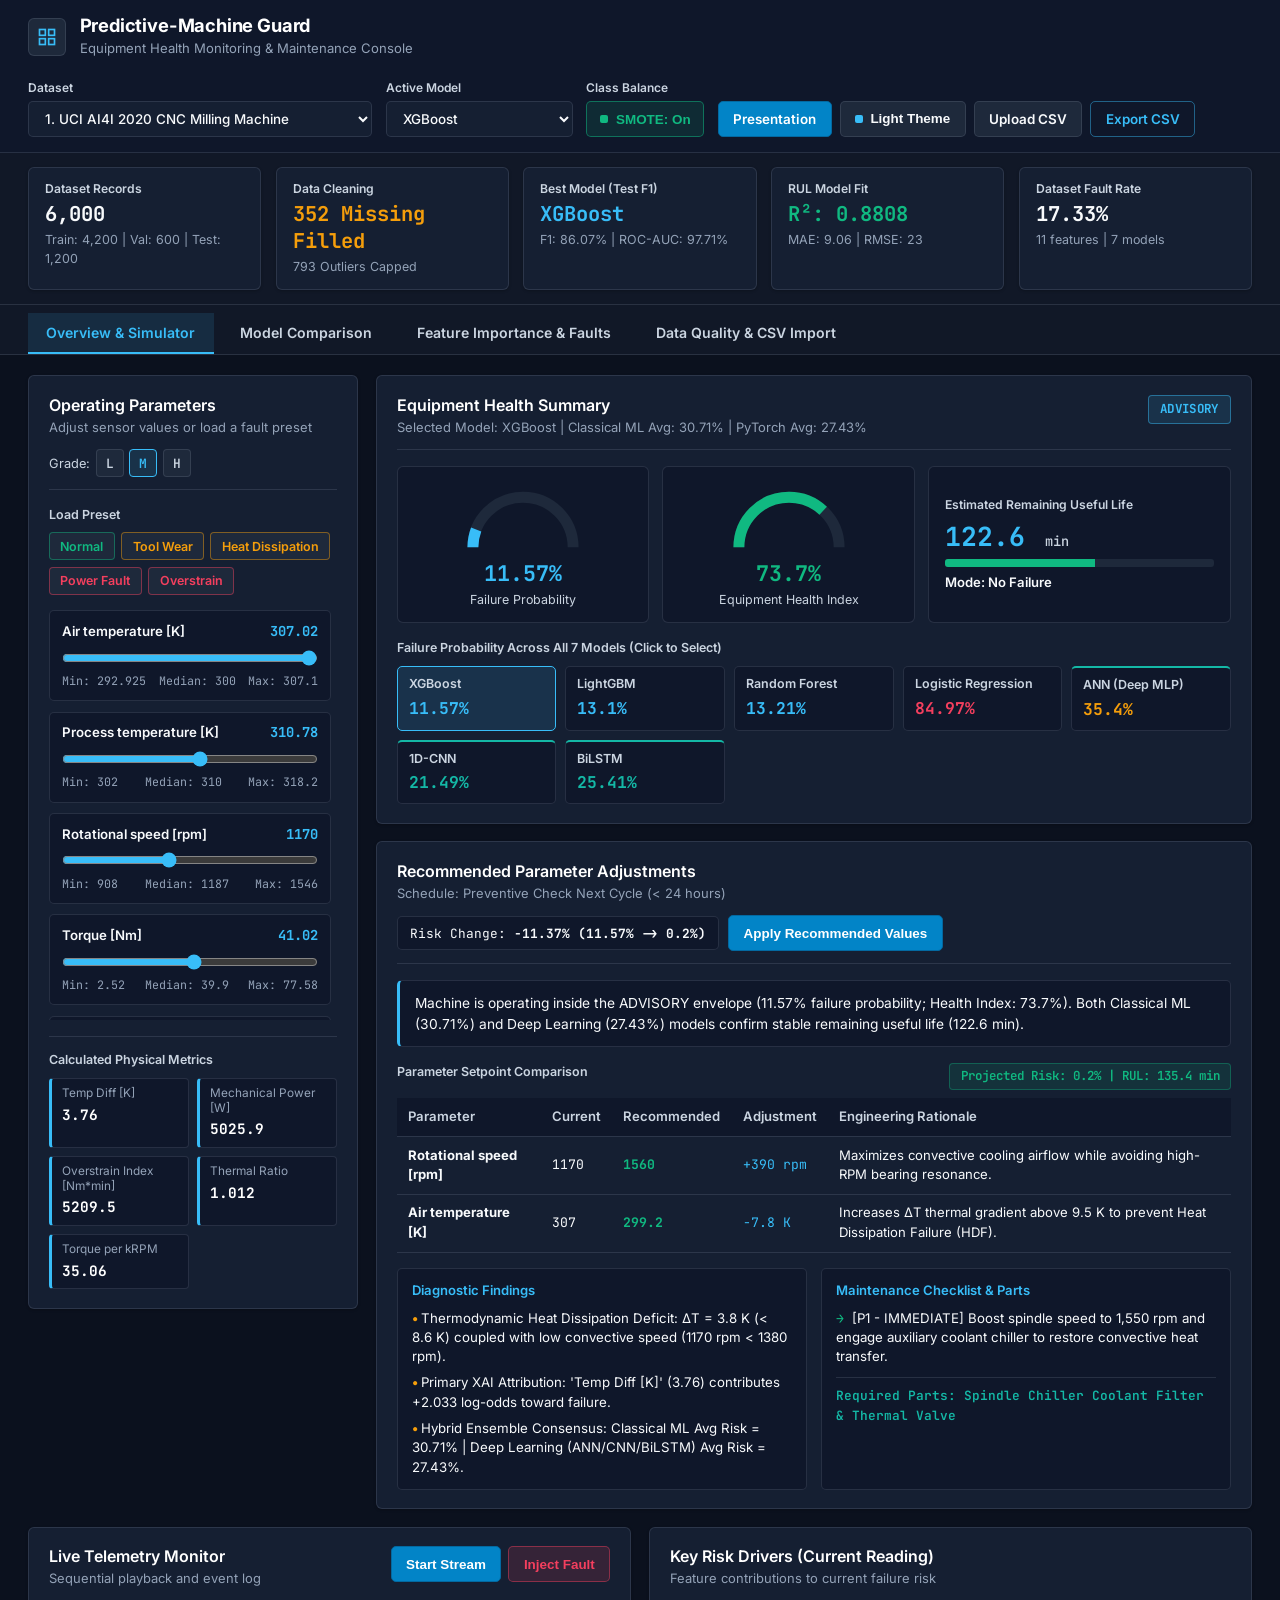
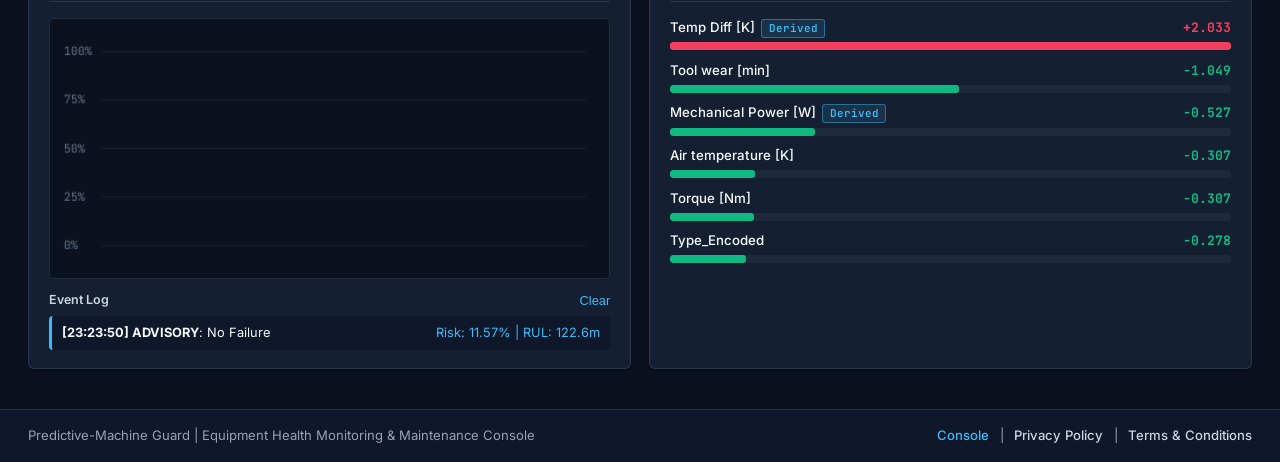
==== commit 7bd0c3e4: "Add live browser presentation deck (/presentation) and screenshot slides" ====
--- a/index.html
+++ b/index.html
@@ -76,6 +76,7 @@
       </div>
 
       <div class="control-actions">
+        <a href="presentation.html" class="btn btn-primary" title="Open 8-section project presentation deck">Presentation</a>
         <button id="themeToggleBtn" class="btn btn-secondary" title="Switch between Dark and Light theme">
           <span id="themeIcon" class="theme-indicator"></span>
           <span id="themeLabel">Light Theme</span>
